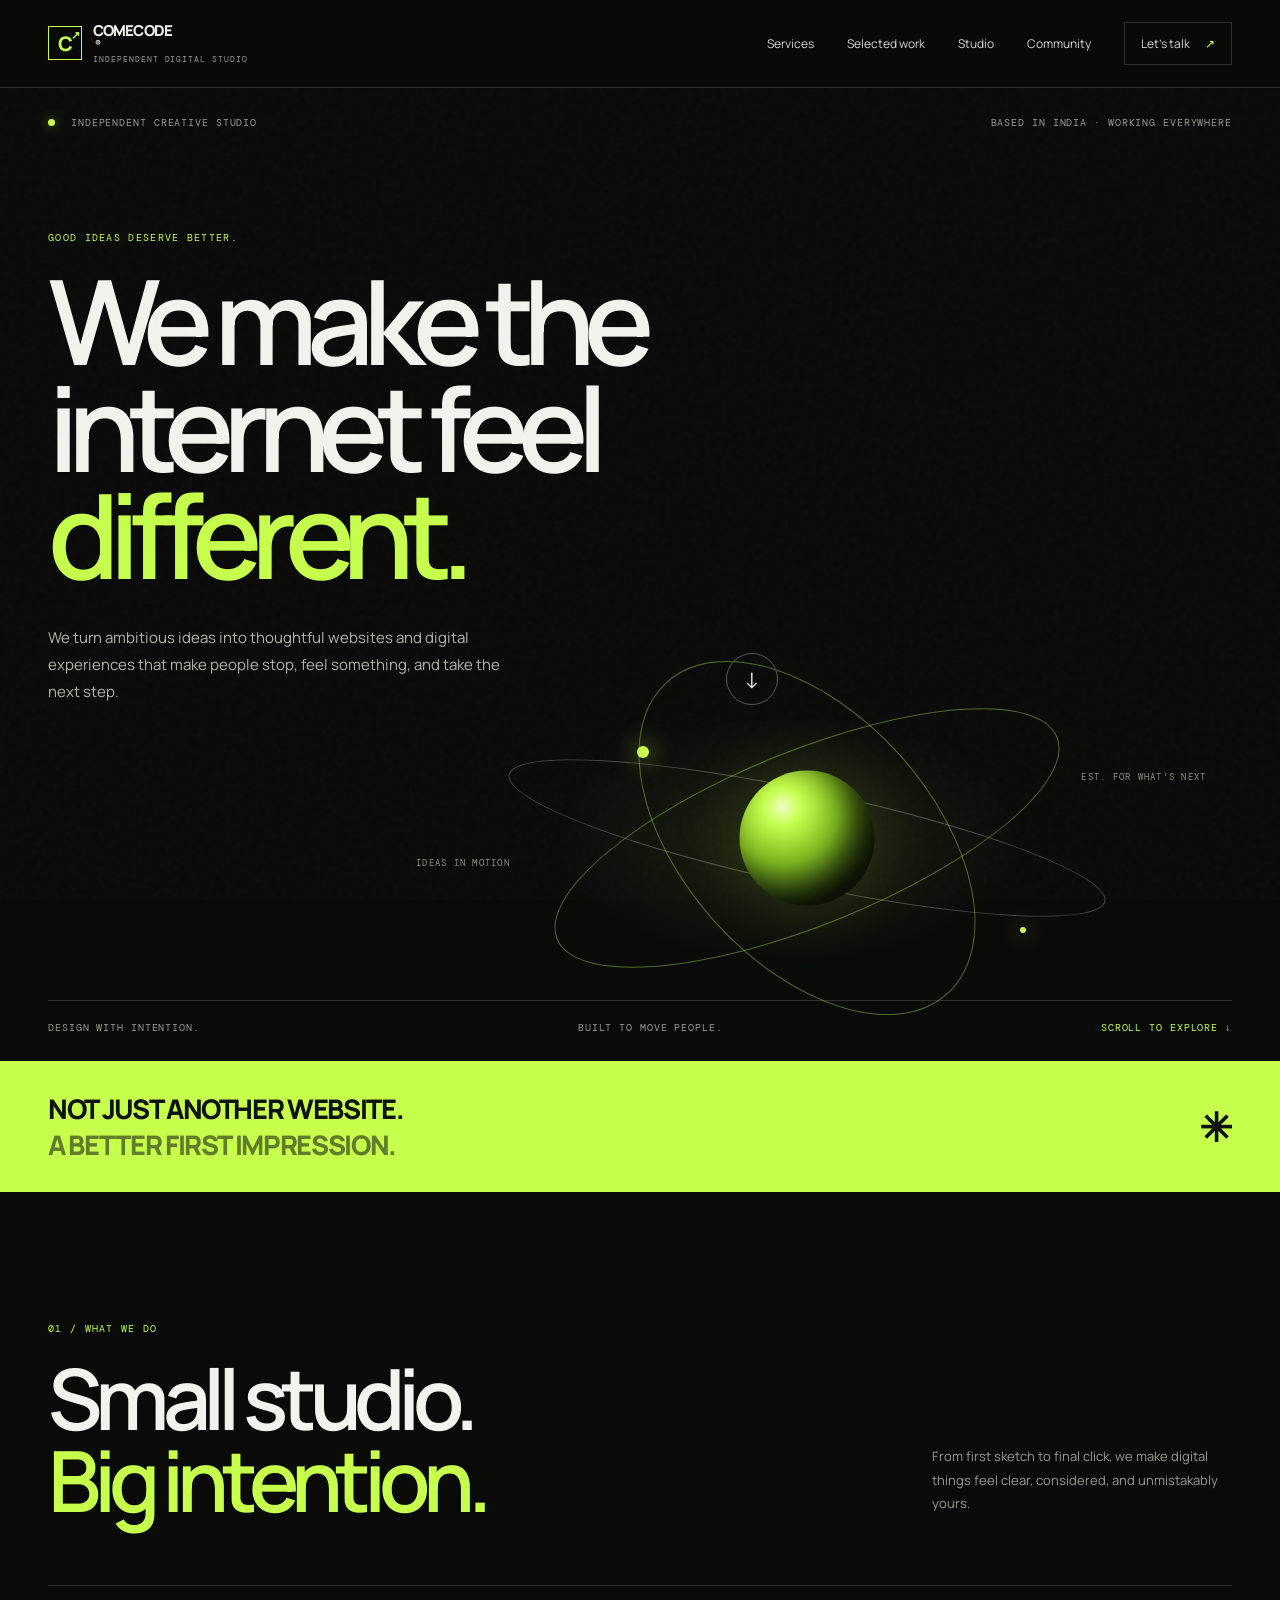
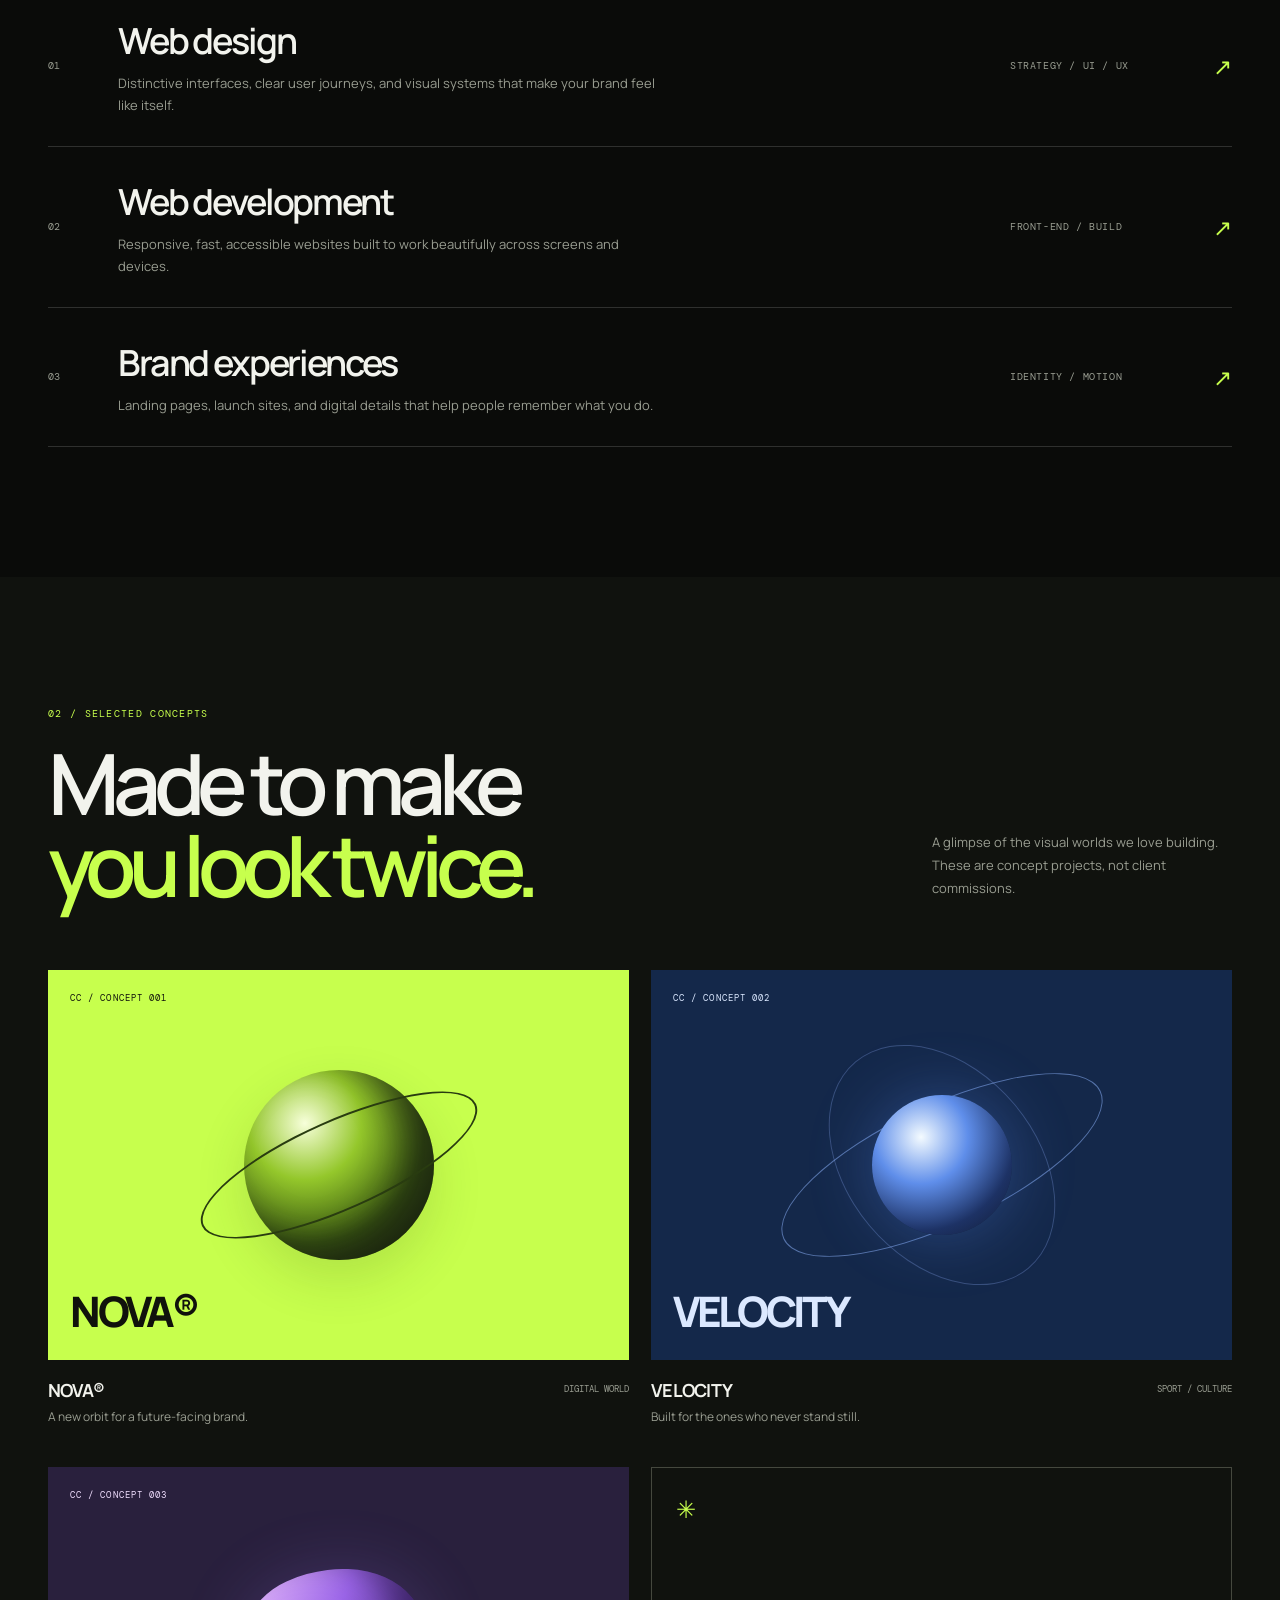
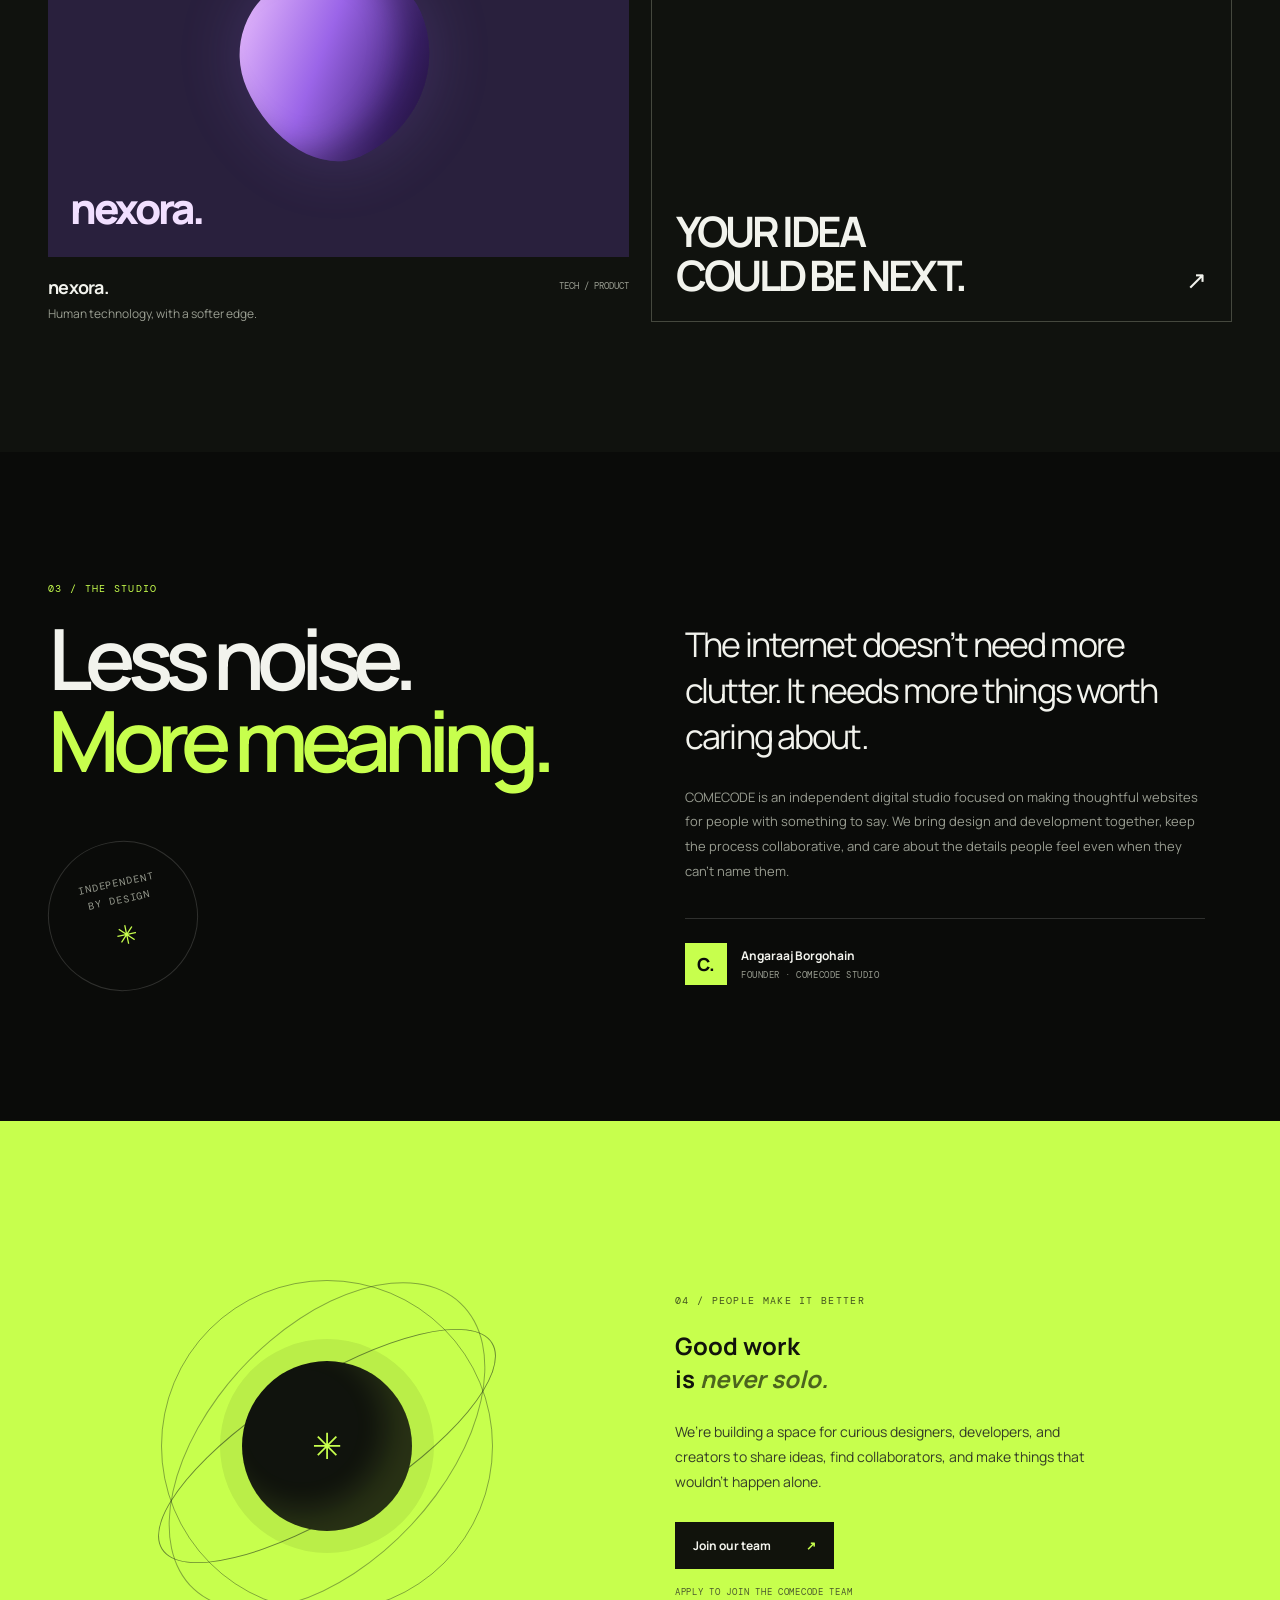
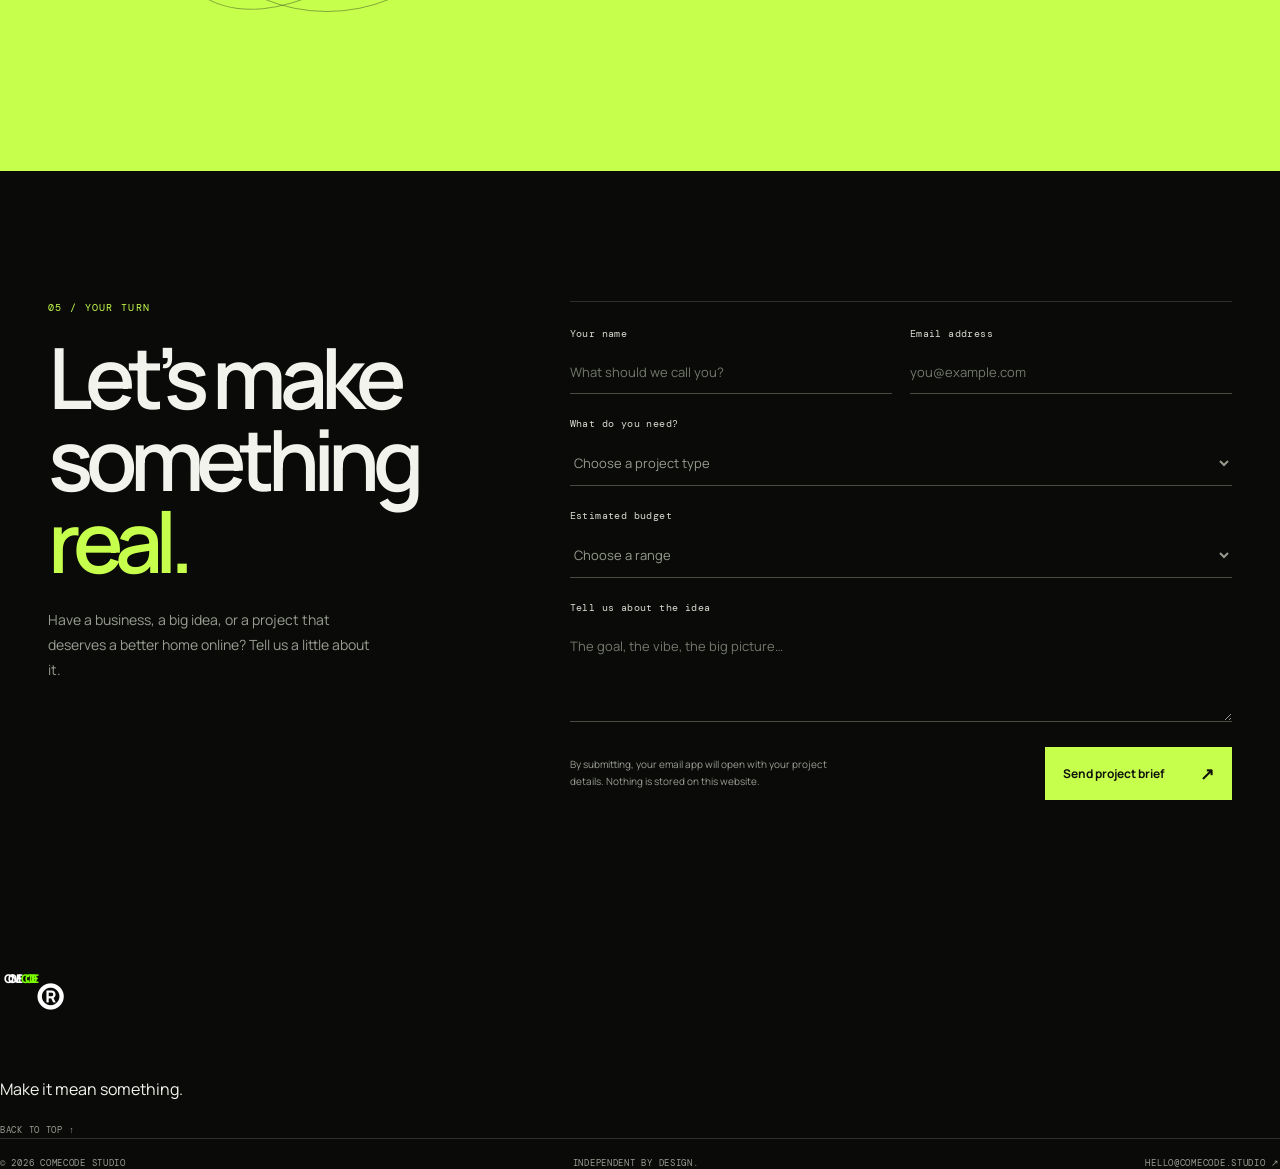
==== index.html @ 20cfe56f "Update index.html" ====
<!doctype html>
<html lang="en">
<head>
  <meta charset="utf-8">
  <meta name="viewport" content="width=device-width, initial-scale=1">
  <meta name="theme-color" content="#0a0b09">
  <meta name="description" content="COMECODE Studio builds distinctive websites and digital experiences for ambitious brands.">
  <title>COMECODE® Studio — Digital, with intention.</title>
  <link rel="preconnect" href="https://fonts.googleapis.com">
  <link rel="preconnect" href="https://fonts.gstatic.com" crossorigin>
  <link href="https://fonts.googleapis.com/css2?family=DM+Mono:wght@400;500&family=Manrope:wght@400;500;600;700;800&display=swap" rel="stylesheet">
  <link rel="stylesheet" href="style.css">
  <script src="script.js" defer></script>
</head>
<body>
  <div class="grain" aria-hidden="true"></div>
  <header class="site-header" id="top">
    <a class="wordmark" href="#top" aria-label="COMECODE Studio home"><span class="mark">C<span>↗</span></span><span>COMECODE<span class="registered">®</span><small>INDEPENDENT DIGITAL STUDIO</small></span></a>
    <button class="menu-toggle" aria-label="Open navigation" aria-expanded="false"><span></span><span></span></button>
    <nav class="nav" aria-label="Main navigation">
      <a href="#services">Services</a><a href="#work">Selected work</a><a href="#studio">Studio</a><a href="#community">Community</a>
      <a class="nav-cta" href="#contact">Let’s talk <span>↗</span></a>
    </nav>
  </header>

  <main>
    <section class="hero section-wrap">
      <div class="hero-topline"><span><i class="live-dot"></i> INDEPENDENT CREATIVE STUDIO</span><span>BASED IN INDIA · WORKING EVERYWHERE</span></div>
      <div class="hero-content">
        <p class="eyebrow reveal">GOOD IDEAS DESERVE BETTER.</p>
        <h1 class="reveal">We make the<br>internet feel <em>different.</em></h1>
        <div class="hero-bottom reveal"><p>We turn ambitious ideas into thoughtful websites and digital experiences that make people stop, feel something, and take the next step.</p><a class="round-link" href="#work" aria-label="Explore selected work">↓</a></div>
      </div>
      <div class="hero-art" aria-label="Abstract lime-green 3D orbital artwork">
        <div class="orbit orbit-one"></div><div class="orbit orbit-two"></div><div class="orbit orbit-three"></div><div class="orb-core"></div><div class="orb-dot dot-one"></div><div class="orb-dot dot-two"></div>
        <span class="art-label label-left">IDEAS IN MOTION</span><span class="art-label label-right">EST. FOR WHAT’S NEXT</span>
      </div>
      <div class="hero-footer"><span>DESIGN WITH INTENTION.</span><span>BUILT TO MOVE PEOPLE.</span><span class="scroll-hint">SCROLL TO EXPLORE ↓</span></div>
    </section>

    <section class="intro-band"><p>NOT JUST ANOTHER WEBSITE.<br><span>A BETTER FIRST IMPRESSION.</span></p><span class="band-star">✳</span></section>

    <section class="section-wrap services section-pad" id="services">
      <div class="section-heading reveal"><div><p class="eyebrow">01 / WHAT WE DO</p><h2>Small studio.<br><em>Big intention.</em></h2></div><p class="section-aside">From first sketch to final click, we make digital things feel clear, considered, and unmistakably yours.</p></div>
      <div class="service-list">
        <article class="service-row reveal"><span class="service-num">01</span><div><h3>Web design</h3><p>Distinctive interfaces, clear user journeys, and visual systems that make your brand feel like itself.</p></div><span class="service-tag">STRATEGY / UI / UX</span><span class="row-arrow">↗</span></article>
        <article class="service-row reveal"><span class="service-num">02</span><div><h3>Web development</h3><p>Responsive, fast, accessible websites built to work beautifully across screens and devices.</p></div><span class="service-tag">FRONT-END / BUILD</span><span class="row-arrow">↗</span></article>
        <article class="service-row reveal"><span class="service-num">03</span><div><h3>Brand experiences</h3><p>Landing pages, launch sites, and digital details that help people remember what you do.</p></div><span class="service-tag">IDENTITY / MOTION</span><span class="row-arrow">↗</span></article>
      </div>
    </section>

    <section class="work-section section-pad" id="work"><div class="section-wrap"><div class="section-heading reveal"><div><p class="eyebrow">02 / SELECTED CONCEPTS</p><h2>Made to make<br><em>you look twice.</em></h2></div><p class="section-aside">A glimpse of the visual worlds we love building. These are concept projects, not client commissions.</p></div>
      <div class="project-grid">
        <article class="project-card project-nova reveal"><div class="project-visual"><div class="nova-planet"></div><div class="planet-ring"></div><span class="visual-index">CC / CONCEPT 001</span><span class="visual-word">NOVA®</span></div><div class="project-meta"><div><h3>NOVA®</h3><p>A new orbit for a future-facing brand.</p></div><span class="project-type">DIGITAL WORLD</span></div></article>
        <article class="project-card project-velocity reveal"><div class="project-visual"><div class="velocity-sun"></div><div class="velocity-ring ring-a"></div><div class="velocity-ring ring-b"></div><span class="visual-index">CC / CONCEPT 002</span><span class="visual-word">VELOCITY</span></div><div class="project-meta"><div><h3>VELOCITY</h3><p>Built for the ones who never stand still.</p></div><span class="project-type">SPORT / CULTURE</span></div></article>
        <article class="project-card project-nexora reveal"><div class="project-visual"><div class="nexora-shape"></div><span class="visual-index">CC / CONCEPT 003</span><span class="visual-word">nexora.</span></div><div class="project-meta"><div><h3>nexora.</h3><p>Human technology, with a softer edge.</p></div><span class="project-type">TECH / PRODUCT</span></div></article>
        <a class="project-cta reveal" href="#contact"><span class="cta-spark">✳</span><span>YOUR IDEA<br>COULD BE NEXT.</span><span class="cta-arrow">↗</span></a>
      </div>
    </div></section>

    <section class="studio section-wrap section-pad" id="studio"><div class="studio-grid"><div class="studio-heading reveal"><p class="eyebrow">03 / THE STUDIO</p><h2>Less noise.<br><em>More meaning.</em></h2><div class="studio-stamp">INDEPENDENT<br>BY DESIGN <span>✳</span></div></div><div class="studio-copy reveal"><p class="studio-lead">The internet doesn’t need more clutter. It needs more things worth caring about.</p><p>COMECODE is an independent digital studio focused on making thoughtful websites for people with something to say. We bring design and development together, keep the process collaborative, and care about the details people feel even when they can’t name them.</p><div class="founder-line"><span class="founder-icon">C.</span><div><strong>Angaraaj Borgohain</strong><small>FOUNDER · COMECODE STUDIO</small></div></div></div></div></section>

   
<section class="community-section section-pad" id="community"><div class="section-wrap community-inner"><div class="community-orbit" aria-hidden="true"><span>✳</span><i></i><b></b></div><div class="community-copy reveal"><p class="eyebrow">04 / PEOPLE MAKE IT BETTER</p><h2>Good work<br>is <em>never solo.</em></h2><p>We’re building a space for curious designers, developers, and creators to share ideas, find collaborators, and make things that wouldn’t happen alone.</p><a class="button button-light" href="join.html">Join our team <span>↗</span></a><small class="fine-print">APPLY TO JOIN THE COMECODE TEAM</small></div></div></section>

    <section class="contact section-wrap section-pad" id="contact"><div class="contact-top reveal"><p class="eyebrow">05 / YOUR TURN</p><h2>Let’s make<br>something <em>real.</em></h2><p>Have a business, a big idea, or a project that deserves a better home online? Tell us a little about it.</p></div>
      <form class="contact-form reveal" id="project-form" action="https://formsubmit.co/comecode.studio@gmail.com" method="POST">
        <div class="form-grid"><label>Your name<input name="name" autocomplete="name" placeholder="What should we call you?" required></label><label>Email address<input name="email" type="email" autocomplete="email" placeholder="you@example.com" required></label><label class="full">What do you need?<select name="projectType" required><option value="" disabled selected>Choose a project type</option><option>Business website</option><option>Portfolio / personal website</option><option>Landing page</option><option>Online store</option><option>Something else</option></select></label><label class="full">Estimated budget<select name="budget" required><option value="" disabled selected>Choose a range</option><option>Under ₹5,000</option><option>₹5,000–₹15,000</option><option>₹15,000–₹40,000</option><option>₹40,000+</option><option>Let’s discuss</option></select></label><label class="full">Tell us about the idea<textarea name="message" rows="4" placeholder="The goal, the vibe, the big picture…" required></textarea></label></div>
        <div class="form-bottom"><p>By submitting, your email app will open with your project details. Nothing is stored on this website.</p><button class="button button-lime" type="submit">Send project brief <span>↗</span></button></div><p class="form-note" id="form-note" aria-live="polite"></p>
      </form>
    </section>
  </main>

 <a class="footer-logo" href="#top"><span class="logo-white">COME</span><span class="logo-green">CODE</span><sup>®</sup></a>
</a><p>Make it mean something.</p><a class="back-top" href="#top">BACK TO TOP ↑</a></div><div class="footer-bottom"><span>© <span id="year"></span> COMECODE STUDIO</span><span>INDEPENDENT BY DESIGN.</span><a href="mailto:hello@comecode.studio">HELLO@COMECODE.STUDIO ↗</a></div></footer>
</body>
</html>
---- style.css ----
:root{--bg:#0a0b09;--panel:#11130f;--text:#f2f3ed;--muted:#999d91;--lime:#c7ff4d;--line:rgba(242,243,237,.16);--mono:'DM Mono',monospace;--sans:'Manrope',sans-serif}*{box-sizing:border-box}html{scroll-behavior:smooth;scroll-padding-top:90px}body{margin:0;background:var(--bg);color:var(--text);font-family:var(--sans);-webkit-font-smoothing:antialiased;overflow-x:hidden}a{color:inherit;text-decoration:none}button,input,select,textarea{font:inherit}.grain{position:fixed;inset:0;pointer-events:none;z-index:20;opacity:.04;background-image:url("data:image/svg+xml,%3Csvg viewBox='0 0 180 180' xmlns='http://www.w3.org/2000/svg'%3E%3Cfilter id='n'%3E%3CfeTurbulence type='fractalNoise' baseFrequency='.9' numOctaves='3' stitchTiles='stitch'/%3E%3C/filter%3E%3Crect width='100%25' height='100%25' filter='url(%23n)' opacity='.6'/%3E%3C/svg%3E")}.section-wrap{width:min(1240px,calc(100% - 96px));margin-inline:auto}.section-pad{padding-block:130px}.site-header{height:88px;padding:0 48px;display:flex;align-items:center;justify-content:space-between;border-bottom:1px solid var(--line);position:sticky;top:0;z-index:30;background:rgba(10,11,9,.88);backdrop-filter:blur(18px)}.wordmark{display:flex;align-items:center;gap:11px;font-size:15px;font-weight:800;letter-spacing:-.06em}.wordmark>span:last-child{display:flex;flex-direction:column;line-height:1.1}.registered{font-size:9px;vertical-align:top;margin-left:2px}.wordmark small{font:8px var(--mono);letter-spacing:.12em;color:var(--muted);margin-top:5px}.mark{width:34px;height:34px;border:1px solid var(--lime);color:var(--lime);display:grid;place-items:center;font-size:20px;position:relative}.mark span{font-size:11px;position:absolute;right:2px;top:0}.nav{display:flex;align-items:center;gap:33px;font-size:12px;color:#d6d8d0}.nav>a:not(.nav-cta){transition:color .2s}.nav>a:hover{color:var(--lime)}.nav-cta{border:1px solid var(--line);padding:12px 16px}.nav-cta span{color:var(--lime);margin-left:13px}.menu-toggle{display:none}.hero{padding-top:28px}.hero-topline,.hero-footer{display:flex;justify-content:space-between;gap:20px;color:var(--muted);font:10px var(--mono);letter-spacing:.09em}.live-dot{display:inline-block;width:7px;height:7px;border-radius:50%;background:var(--lime);margin-right:9px;box-shadow:0 0 12px #c7ff4d88}.hero-content{position:relative;z-index:2;padding-top:102px;max-width:900px}.eyebrow{font:10px var(--mono);letter-spacing:.13em;color:var(--lime);margin:0 0 22px}.hero h1{font-size:clamp(60px,9.2vw,132px);line-height:.91;letter-spacing:-.095em;font-weight:600;margin:0;max-width:1000px}.hero h1 em,.section-heading h2 em,.studio h2 em,.community h2 em,.contact h2 em{font-style:normal;color:var(--lime)}.hero-bottom{display:flex;align-items:flex-end;justify-content:space-between;max-width:730px;margin-top:37px}.hero-bottom p{font-size:15px;line-height:1.8;color:#b3b7aa;max-width:460px;margin:0}.round-link{width:52px;height:52px;border:1px solid #55594e;border-radius:50%;display:grid;place-items:center;font-size:22px;transition:background .25s,color .25s,transform .25s}.round-link:hover{background:var(--lime);color:var(--bg);transform:translateY(4px)}.hero-art{height:370px;max-width:850px;margin:-45px 0 -30px auto;position:relative;overflow:hidden}.hero-art:before{content:"";position:absolute;width:470px;height:250px;left:20%;top:55px;background:radial-gradient(ellipse,#c7ff4d18,transparent 70%)}.orbit{position:absolute;left:50%;top:48%;border:1px solid #c7ff4d65;border-radius:50%;transform:translate(-50%,-50%) rotate(-22deg)}.orbit-one{width:540px;height:175px}.orbit-two{width:420px;height:250px;transform:translate(-50%,-50%) rotate(48deg)}.orbit-three{width:610px;height:95px;transform:translate(-50%,-50%) rotate(12deg);border-color:#f2f3ed45}.orb-core{position:absolute;width:135px;height:135px;border-radius:50%;left:50%;top:48%;transform:translate(-50%,-50%);background:radial-gradient(circle at 32% 27%,#efffc1 0,#c7ff4d 14%,#7db51d 42%,#1b2b0b 74%,#070806 100%);box-shadow:0 0 75px #c7ff4d26,inset -20px -15px 30px #0009}.orb-dot{position:absolute;width:12px;height:12px;border-radius:50%;background:var(--lime);box-shadow:0 0 24px var(--lime)}.dot-one{top:23%;left:30%}.dot-two{top:72%;left:75%;width:6px;height:6px}.art-label{position:absolute;font:9px var(--mono);letter-spacing:.14em;color:#8c927f}.label-left{left:4%;top:53%}.label-right{right:3%;top:30%}.hero-footer{border-top:1px solid var(--line);padding:20px 0 27px}.scroll-hint{color:var(--lime)}.intro-band{padding:30px 48px;display:flex;align-items:center;justify-content:space-between;background:var(--lime);color:#10120c;font:800 clamp(15px,2.4vw,27px)/1.3 var(--sans);letter-spacing:-.05em}.intro-band p{margin:0}.intro-band p span{opacity:.55}.band-star{font-size:40px}.section-heading{display:flex;align-items:flex-end;justify-content:space-between;gap:40px;margin-bottom:64px}.section-heading h2,.studio h2,.community h2,.contact h2{font-size:clamp(46px,6.6vw,86px);letter-spacing:-.085em;line-height:.97;font-weight:600;margin:0}.section-aside{max-width:300px;color:var(--muted);font-size:13px;line-height:1.8;margin:0 0 5px}.service-list{border-top:1px solid var(--line)}.service-row{display:grid;grid-template-columns:48px minmax(0,1fr) 170px 30px;gap:22px;align-items:center;padding:30px 0;border-bottom:1px solid var(--line);transition:padding .25s}.service-row:hover{padding-left:12px;padding-right:12px}.service-num,.service-tag{font:10px var(--mono);color:var(--muted)}.service-row h3{font-size:clamp(24px,3vw,36px);letter-spacing:-.06em;margin:0 0 7px;font-weight:600}.service-row p{font-size:13px;color:var(--muted);line-height:1.7;margin:0;max-width:550px}.service-tag{letter-spacing:.06em}.row-arrow{font-size:23px;color:var(--lime);text-align:right}.work-section{background:#10120e}.project-grid{display:grid;grid-template-columns:1fr 1fr;gap:42px 22px}.project-card{min-width:0}.project-visual{height:390px;position:relative;overflow:hidden;display:grid;place-items:center}.project-nova .project-visual{background:#c7ff4d;color:#10120c}.project-velocity .project-visual{background:#14284a;color:#dbe8ff}.project-nexora .project-visual{background:#29203d;color:#f1dfff}.nova-planet{width:190px;height:190px;border-radius:50%;background:radial-gradient(circle at 32% 28%,#f7ffda,#94c72b 30%,#3b5b11 64%,#18250b);box-shadow:inset -28px -18px 35px #1118,0 20px 50px #283b1225;z-index:1}.planet-ring{width:300px;height:90px;border:2px solid #293c10;position:absolute;border-radius:50%;transform:rotate(-24deg);z-index:2}.velocity-sun{width:140px;height:140px;border-radius:50%;background:radial-gradient(circle at 35% 30%,#f4fbff,#5f8eea 35%,#1d3265 70%,#101a30);box-shadow:0 0 65px #5d8eff50;z-index:2}.velocity-ring{position:absolute;border:1px solid #91b6ff85;width:350px;height:120px;border-radius:50%;transform:rotate(-25deg)}.ring-b{transform:rotate(50deg);width:270px;height:190px;border-color:#8da9f14d}.nexora-shape{width:190px;height:190px;background:linear-gradient(135deg,#f3caff,#9b65e8 43%,#4b2a84 75%,#25143d);border-radius:42% 58% 60% 40% / 43% 43% 57% 57%;box-shadow:inset -22px -20px 30px #120a2466,0 0 65px #a77aff30;transform:rotate(-24deg)}.visual-index,.visual-word{position:absolute;z-index:3;font:9px var(--mono);letter-spacing:.12em;left:22px;top:22px}.visual-word{top:auto;left:22px;bottom:20px;font:800 clamp(23px,3.3vw,42px) var(--sans);letter-spacing:-.08em}.project-meta{display:flex;align-items:flex-start;justify-content:space-between;gap:15px;padding-top:18px}.project-meta h3{font-size:18px;letter-spacing:-.04em;margin:0 0 6px}.project-meta p{font-size:12px;color:var(--muted);margin:0}.project-type{font:9px var(--mono);color:var(--muted);padding-top:5px;text-align:right}.project-cta{min-height:220px;border:1px solid #45483e;display:flex;flex-direction:column;justify-content:space-between;padding:24px;position:relative;transition:background .25s,color .25s}.project-cta:hover{background:var(--lime);color:var(--bg)}.cta-spark{font-size:24px;color:var(--lime)}.project-cta:hover .cta-spark{color:var(--bg)}.project-cta>span:nth-child(2){font-size:clamp(25px,3.5vw,42px);font-weight:700;letter-spacing:-.07em;line-height:1.05}.cta-arrow{position:absolute;right:24px;bottom:24px;font-size:25px}.studio-grid{display:grid;grid-template-columns:1fr 1fr;gap:90px}.studio-stamp{margin-top:60px;border:1px solid var(--line);width:150px;height:150px;border-radius:50%;display:flex;flex-direction:column;align-items:center;justify-content:center;text-align:center;font:10px/1.7 var(--mono);letter-spacing:.1em;color:var(--muted);transform:rotate(-12deg)}.studio-stamp span{color:var(--lime);font-size:26px;margin-top:5px}.studio-copy{padding-top:40px;max-width:520px}.studio-lead{font-size:clamp(24px,3vw,34px);letter-spacing:-.055em;line-height:1.35;margin:0 0 25px}.studio-copy>p:not(.studio-lead){font-size:13px;color:var(--muted);line-height:1.9}.founder-line{display:flex;align-items:center;gap:14px;border-top:1px solid var(--line);margin-top:35px;padding-top:24px}.founder-icon{width:42px;height:42px;display:grid;place-items:center;background:var(--lime);color:var(--bg);font-weight:800;font-size:18px}.founder-line div{display:flex;flex-direction:column;gap:5px}.founder-line strong{font-size:12px}.founder-line small{font:9px var(--mono);color:var(--muted);letter-spacing:.06em}.community-section{background:var(--lime);color:#11130c;overflow:hidden}.community-inner{display:grid;grid-template-columns:1fr 1fr;align-items:center;gap:70px}.community .eyebrow,.community-copy .eyebrow{color:#43551f}.community-orbit{height:390px;position:relative;display:grid;place-items:center}.community-orbit:before,.community-orbit:after{content:"";position:absolute;width:330px;height:330px;border:1px solid #1b281b66;border-radius:50%}.community-orbit:after{width:230px;height:390px;transform:rotate(43deg)}.community-orbit i{width:170px;height:170px;border-radius:50%;background:#10130d;box-shadow:inset -25px -20px 30px #c7ff4d22,0 0 0 22px #10130d12;z-index:1}.community-orbit b{position:absolute;width:390px;height:130px;border:1px solid #1b281b8c;border-radius:50%;transform:rotate(-32deg)}.community-orbit span{position:absolute;z-index:2;font-size:36px;color:var(--lime)}.community-copy h2 em{color:#4c641e}.community-copy>p:not(.eyebrow){max-width:420px;font-size:14px;line-height:1.8;color:#343c27;margin:24px 0 27px}.button{display:inline-flex;align-items:center;justify-content:space-between;gap:35px;padding:15px 18px;border:0;font-size:12px;font-weight:700;cursor:pointer;transition:transform .2s,background .2s}.button:hover{transform:translateY(-3px)}.button-light{background:#11130c;color:#f4f5ee}.button-light span{color:var(--lime)}.fine-print{display:block;font:9px var(--mono);letter-spacing:.08em;color:#4b592e;margin-top:17px}.contact{display:grid;grid-template-columns:.8fr 1.2fr;gap:80px}.contact-top>p:not(.eyebrow){font-size:14px;line-height:1.8;color:var(--muted);max-width:330px;margin-top:25px}.contact-form{border-top:1px solid var(--line);padding-top:25px}.form-grid{display:grid;grid-template-columns:1fr 1fr;gap:23px 18px}.contact-form label{display:flex;flex-direction:column;gap:11px;font:10px var(--mono);letter-spacing:.04em;color:#d8dbd0}.contact-form .full{grid-column:1/-1}.contact-form input,.contact-form select,.contact-form textarea{width:100%;background:transparent;border:0;border-bottom:1px solid #484b41;border-radius:0;padding:12px 0;color:var(--text);outline:none;font:13px var(--sans);resize:vertical}.contact-form input:focus,.contact-form select:focus,.contact-form textarea:focus{border-color:var(--lime)}.contact-form input::placeholder,.contact-form textarea::placeholder{color:#73786b}.contact-form select{color:#969b8e}.contact-form select option{background:#10120e;color:var(--text)}.form-bottom{display:flex;justify-content:space-between;align-items:center;gap:25px;margin-top:25px}.form-bottom p{max-width:270px;font-size:10px;line-height:1.7;color:var(--muted);margin:0}.button-lime{background:var(--lime);color:#11130c;white-space:nowrap}.button-lime span{font-size:17px}.form-note{font-size:12px;color:var(--lime);min-height:16px}.footer{padding:35px 48px 22px;border-top:1px solid var(--line)}.footer-main{display:flex;align-items:center;justify-content:space-between;padding-bottom:45px}.footer-logo{font-size:clamp(30px,5vw,60px);font-weight:800;letter-spacing:-.09em}.footer-logo span{font-size:12px;vertical-align:top;margin-left:4px}.footer-main p{font-size:13px;color:var(--muted)}.back-top,.footer-bottom{font:9px var(--mono);letter-spacing:.08em;color:var(--muted)}.back-top:hover,.footer-bottom a:hover{color:var(--lime)}.footer-bottom{border-top:1px solid var(--line);padding-top:18px;display:flex;justify-content:space-between;gap:20px}.reveal{opacity:0;transform:translateY(22px);transition:opacity .7s ease,transform .7s ease}.reveal.is-visible{opacity:1;transform:translateY(0)}
@media(max-width:850px){.section-wrap{width:min(100% - 48px,700px)}.site-header{padding:0 24px;height:76px}.nav{gap:17px}.nav a{font-size:11px}.hero-content{padding-top:90px}.hero-art{height:320px;margin-top:-15px}.section-pad{padding-block:95px}.section-heading{align-items:flex-start;flex-direction:column;gap:20px;margin-bottom:45px}.section-aside{max-width:480px}.studio-grid{gap:45px}.community-inner{gap:25px}.community-orbit{transform:scale(.85)}.contact{gap:40px}.project-visual{height:310px}.intro-band{padding-inline:24px}}
@media(max-width:620px){.section-wrap{width:calc(100% - 40px)}.site-header{padding:0 20px}.wordmark{font-size:13px}.wordmark small{font-size:7px}.menu-toggle{display:flex;flex-direction:column;gap:6px;background:none;border:0;padding:10px;z-index:3}.menu-toggle span{display:block;width:24px;height:1px;background:var(--text);transition:transform .2s}.menu-toggle[aria-expanded="true"] span:first-child{transform:translateY(3.5px) rotate(45deg)}.menu-toggle[aria-expanded="true"] span:last-child{transform:translateY(-3.5px) rotate(-45deg)}.nav{display:none;position:absolute;left:0;right:0;top:75px;padding:24px 20px 30px;background:#0c0d0a;border-bottom:1px solid var(--line);align-items:stretch;flex-direction:column;gap:0}.nav.open{display:flex}.nav>a:not(.nav-cta){padding:15px 0;border-bottom:1px solid var(--line);font-size:14px}.nav-cta{margin-top:18px;display:flex;justify-content:space-between}.hero-topline{font-size:8px;letter-spacing:.04em}.hero-topline span:last-child{max-width:130px;text-align:right}.hero-content{padding-top:82px}.hero h1{font-size:clamp(53px,14vw,83px)}.hero-bottom{align-items:flex-start;margin-top:25px;gap:20px}.hero-bottom p{font-size:13px;max-width:300px}.round-link{flex-shrink:0;width:43px;height:43px}.hero-art{height:260px;margin:0 -25px -5px}.orbit-one{width:390px;height:130px}.orbit-two{width:320px;height:200px}.orbit-three{width:430px;height:80px}.orb-core{width:100px;height:100px}.art-label{font-size:7px}.hero-footer{font-size:8px;flex-wrap:wrap}.hero-footer span:nth-child(2){display:none}.intro-band{padding:22px 20px}.band-star{font-size:28px}.section-pad{padding-block:75px}.section-heading h2,.studio h2,.community h2,.contact h2{font-size:clamp(44px,12vw,68px)}.service-row{grid-template-columns:25px 1fr 20px;gap:12px;padding:24px 0}.service-row h3{font-size:24px}.service-row p{font-size:12px}.service-tag{display:none}.project-grid{grid-template-columns:1fr;gap:35px}.project-visual{height:330px}.project-cta{min-height:190px}.studio-grid{grid-template-columns:1fr;gap:20px}.studio-stamp{margin-top:35px;width:120px;height:120px}.studio-copy{padding-top:10px}.community-inner{grid-template-columns:1fr;gap:0}.community-orbit{height:240px;transform:scale(.72);margin:-20px 0}.community-copy{padding-bottom:5px}.contact{grid-template-columns:1fr;gap:35px}.contact-top>p:not(.eyebrow){max-width:450px}.form-grid{grid-template-columns:1fr;gap:22px}.contact-form .full{grid-column:auto}.form-bottom{align-items:flex-start;flex-direction:column}.form-bottom p{max-width:360px}.footer{padding:28px 20px 18px}.footer-main{align-items:flex-start;flex-wrap:wrap;gap:14px;padding-bottom:28px}.footer-main p{order:3;width:100%;margin:0}.footer-bottom{flex-wrap:wrap;font-size:8px}.footer-bottom span:nth-child(2){display:none}}
@media(prefers-reduced-motion:reduce){*,*::before,*::after{scroll-behavior:auto!important;animation-duration:.01ms!important;transition-duration:.01ms!important}.reveal{opacity:1;transform:none}}

.footer-logo {
  color: #FFFFFF;
  font-weight: 800;
}

.footer-logo .logo-green {
  color: #7CFF00;
}

.footer-logo > span:last-child {
  color: #FFFFFF;
}
.footer-logo .logo-green {
  color: #7CFF00 !important;
}

.footer-logo > span:last-child {
  color: #FFFFFF !important;
}
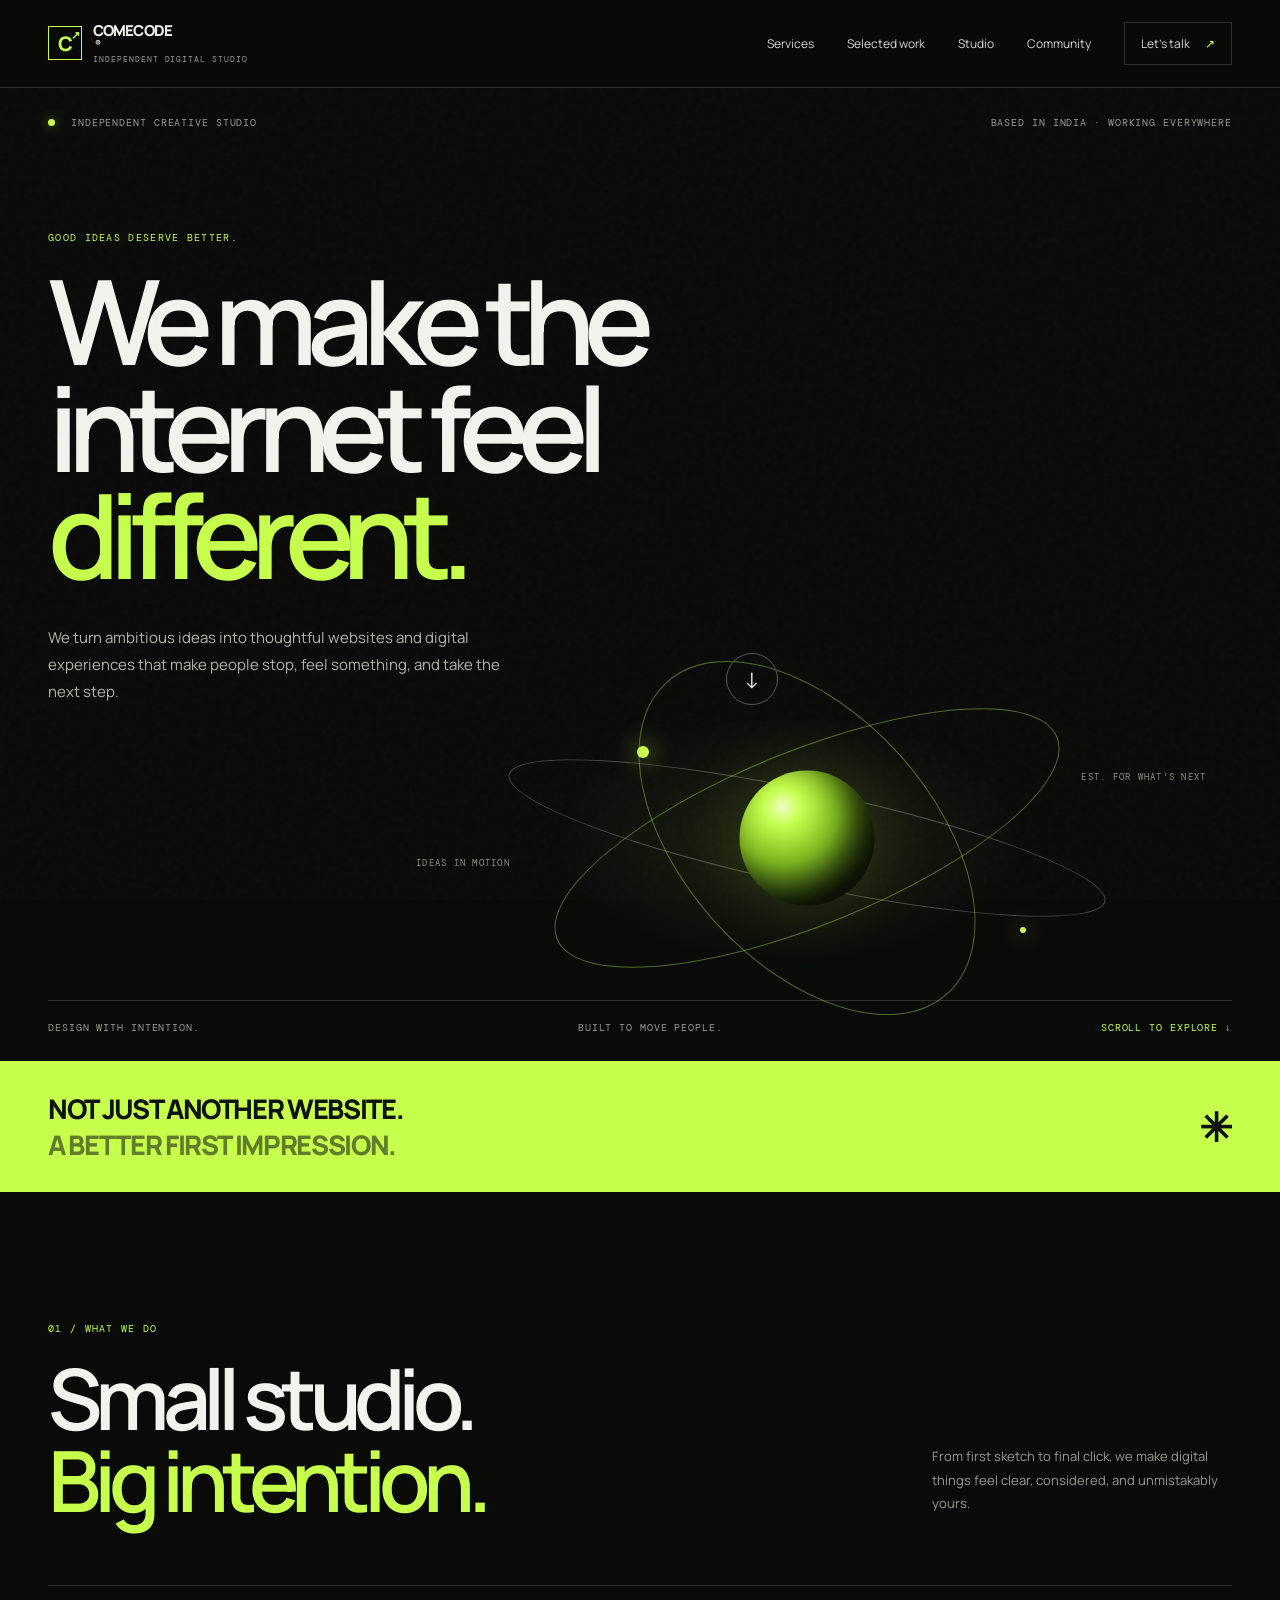
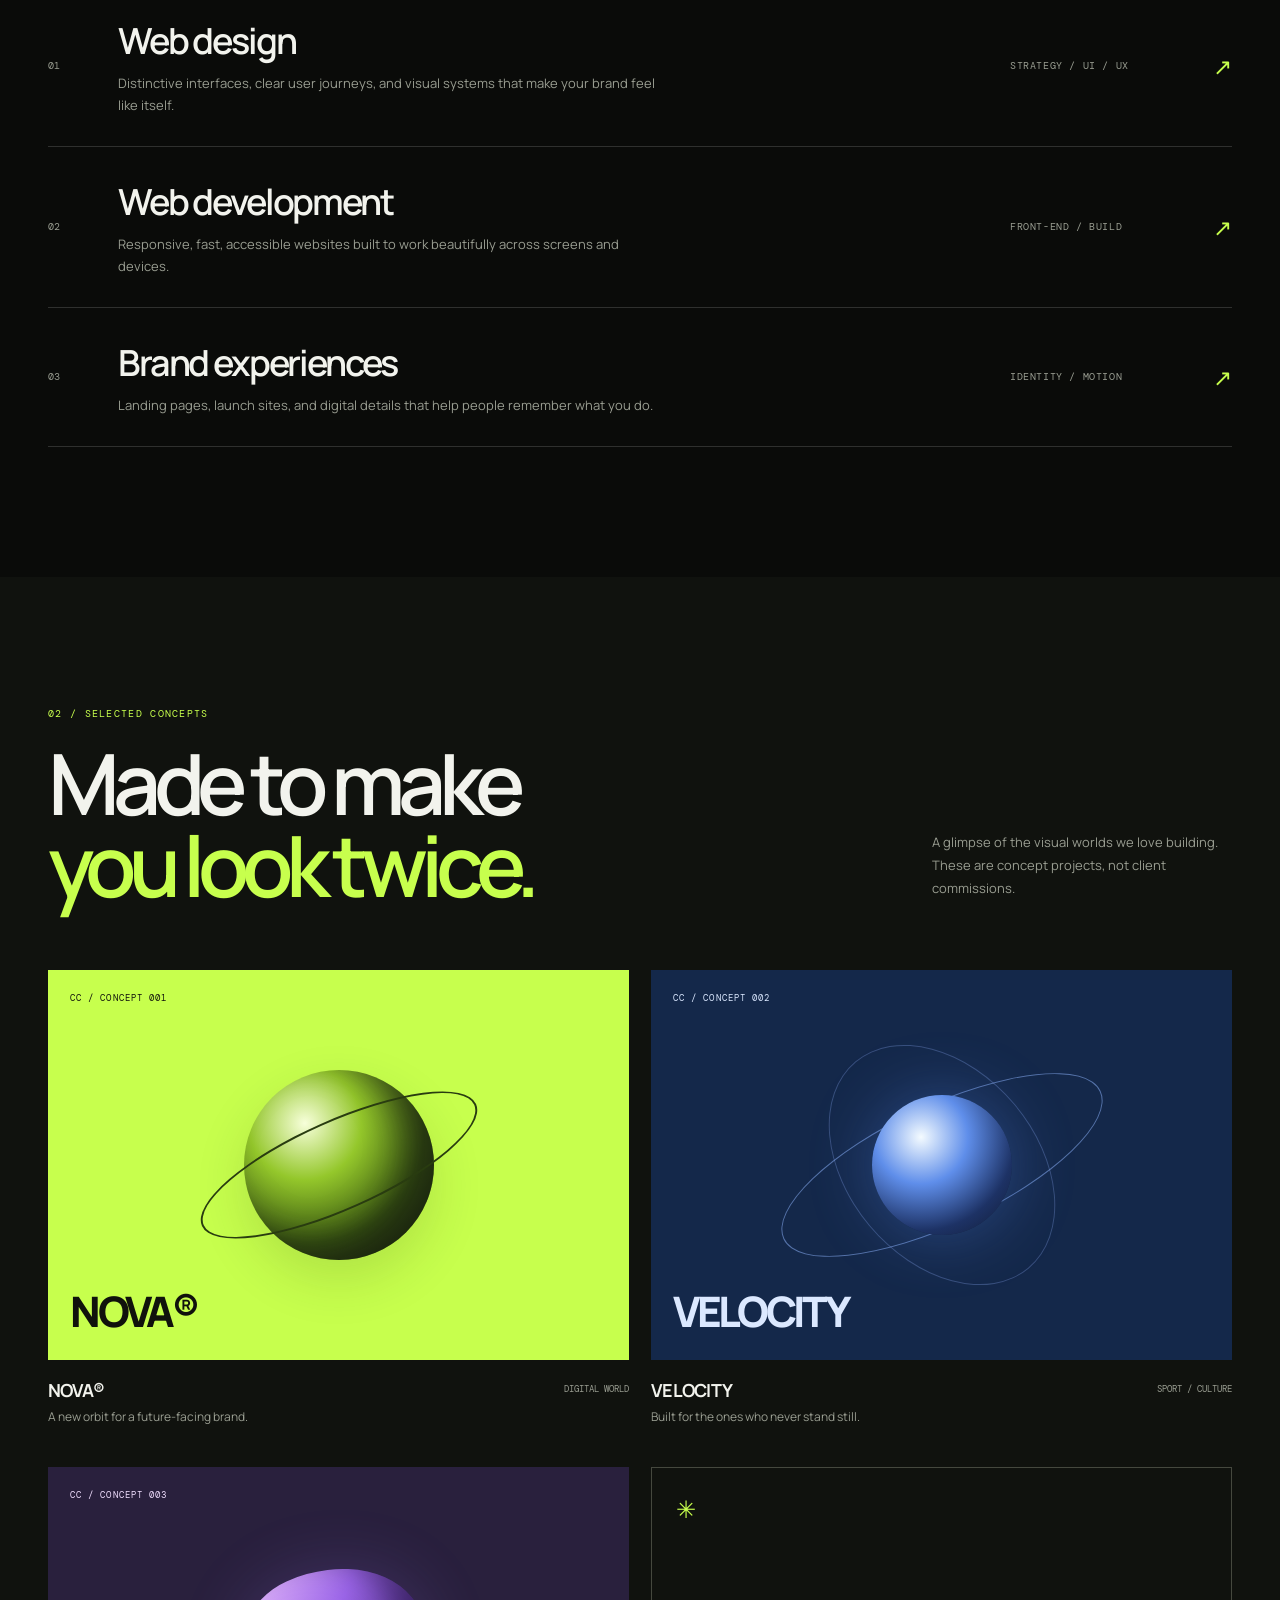
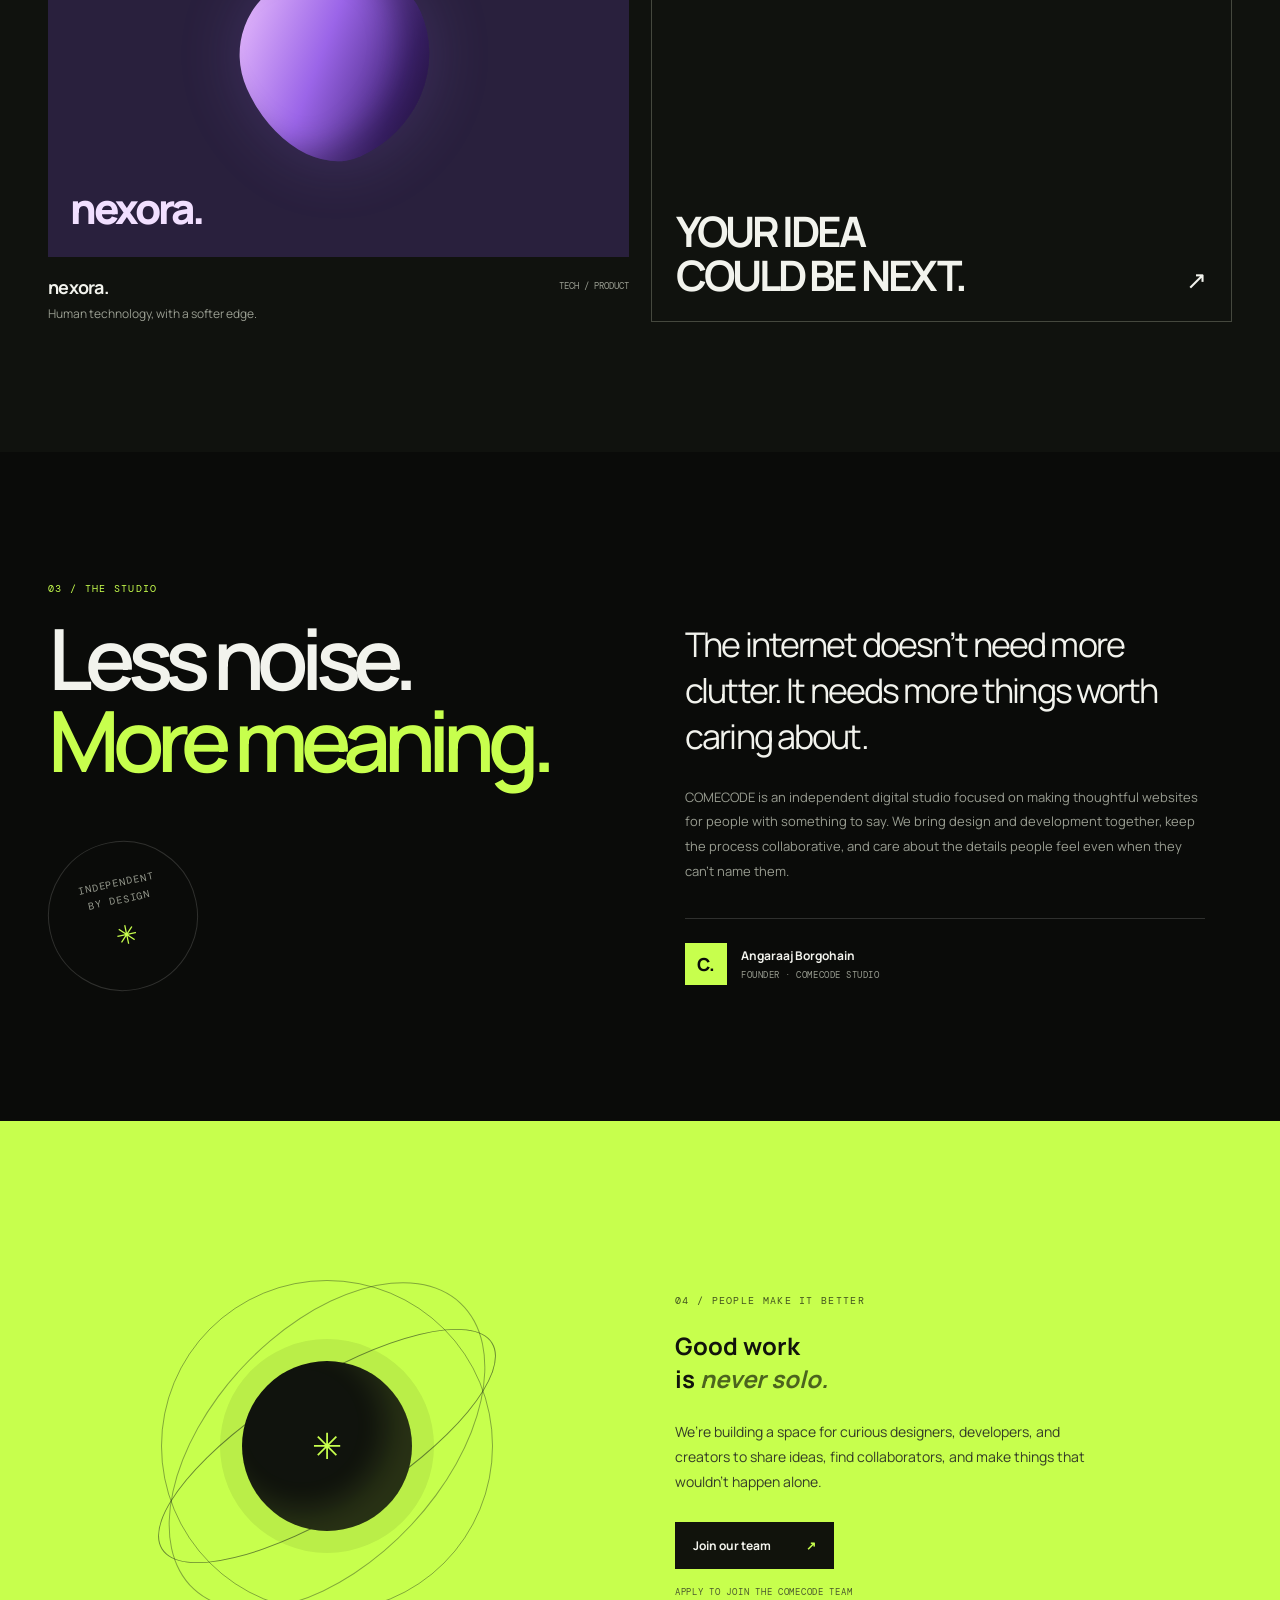
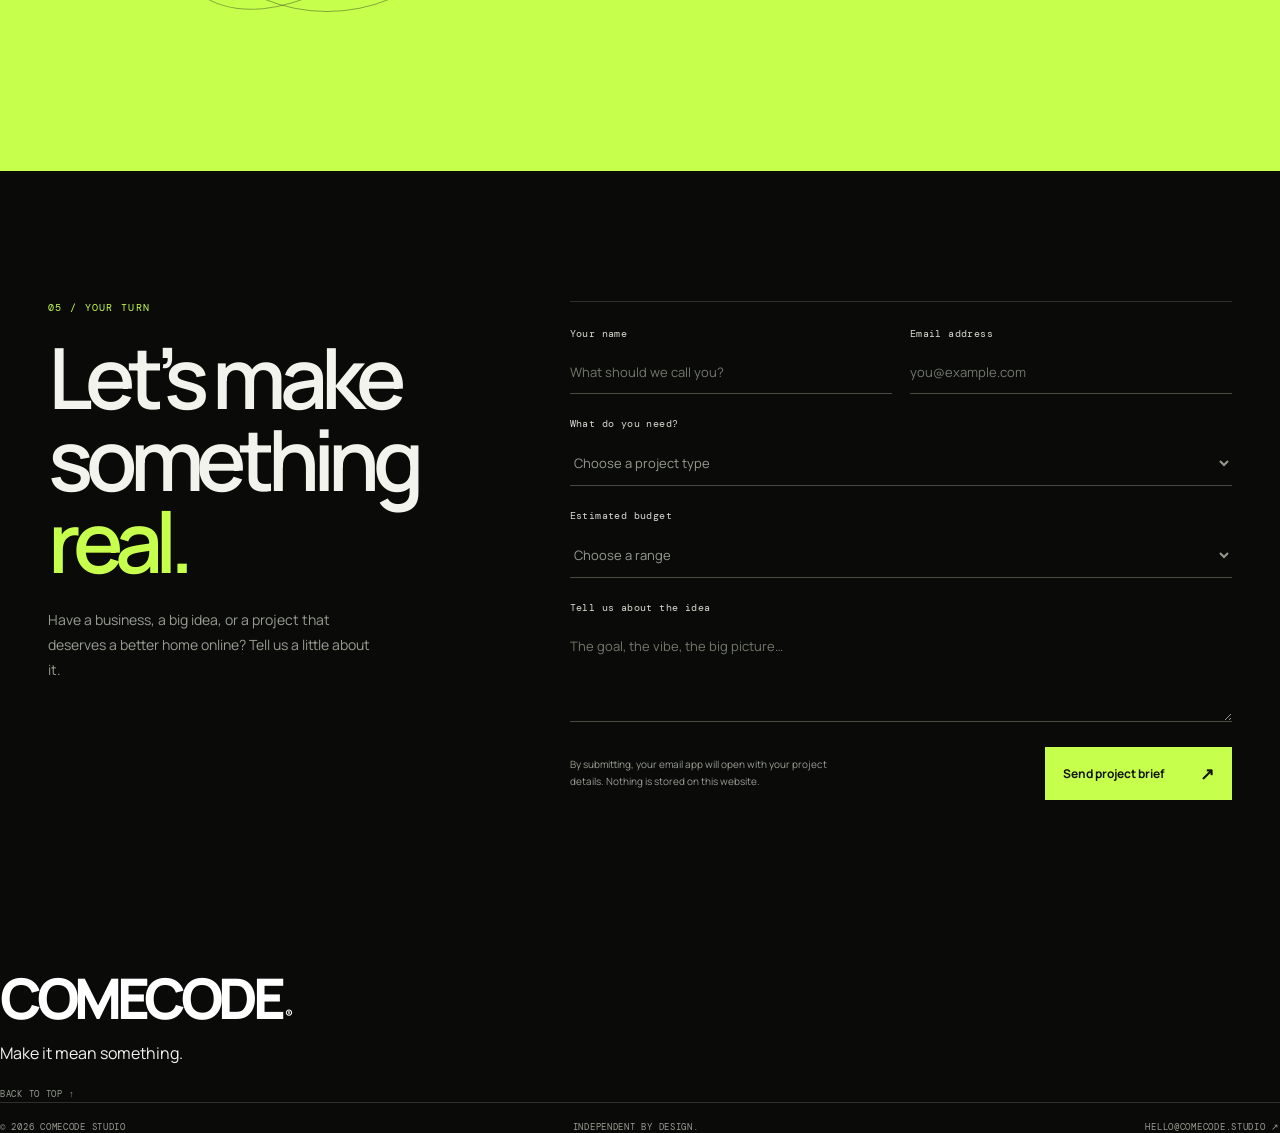
==== commit b69e7f20: "Update index.html" ====
--- a/index.html
+++ b/index.html
@@ -71,7 +71,7 @@
     </section>
   </main>
 
- <a class="footer-logo" href="#top"><span class="logo-white">COME</span><span class="logo-green">CODE</span><sup>®</sup></a>
+ <a class="footer-logo" href="#top">COMECODE<span>®</span></a>
 </a><p>Make it mean something.</p><a class="back-top" href="#top">BACK TO TOP ↑</a></div><div class="footer-bottom"><span>© <span id="year"></span> COMECODE STUDIO</span><span>INDEPENDENT BY DESIGN.</span><a href="mailto:hello@comecode.studio">HELLO@COMECODE.STUDIO ↗</a></div></footer>
 </body>
 </html>
--- a/style.css
+++ b/style.css
@@ -22,3 +22,27 @@
 .footer-logo > span:last-child {
   color: #FFFFFF !important;
 }
+.footer-logo {
+  display: inline-flex !important;
+  align-items: baseline;
+  color: #ffffff;
+  font-size: 56px !important;
+  font-weight: 800;
+  line-height: 1;
+}
+
+.footer-logo .logo-white {
+  color: #ffffff !important;
+  font-size: inherit !important;
+}
+
+.footer-logo .logo-green {
+  color: #7cff00 !important;
+  font-size: inherit !important;
+}
+
+.footer-logo sup {
+  color: #ffffff !important;
+  font-size: 12px !important;
+  align-self: flex-start;
+}
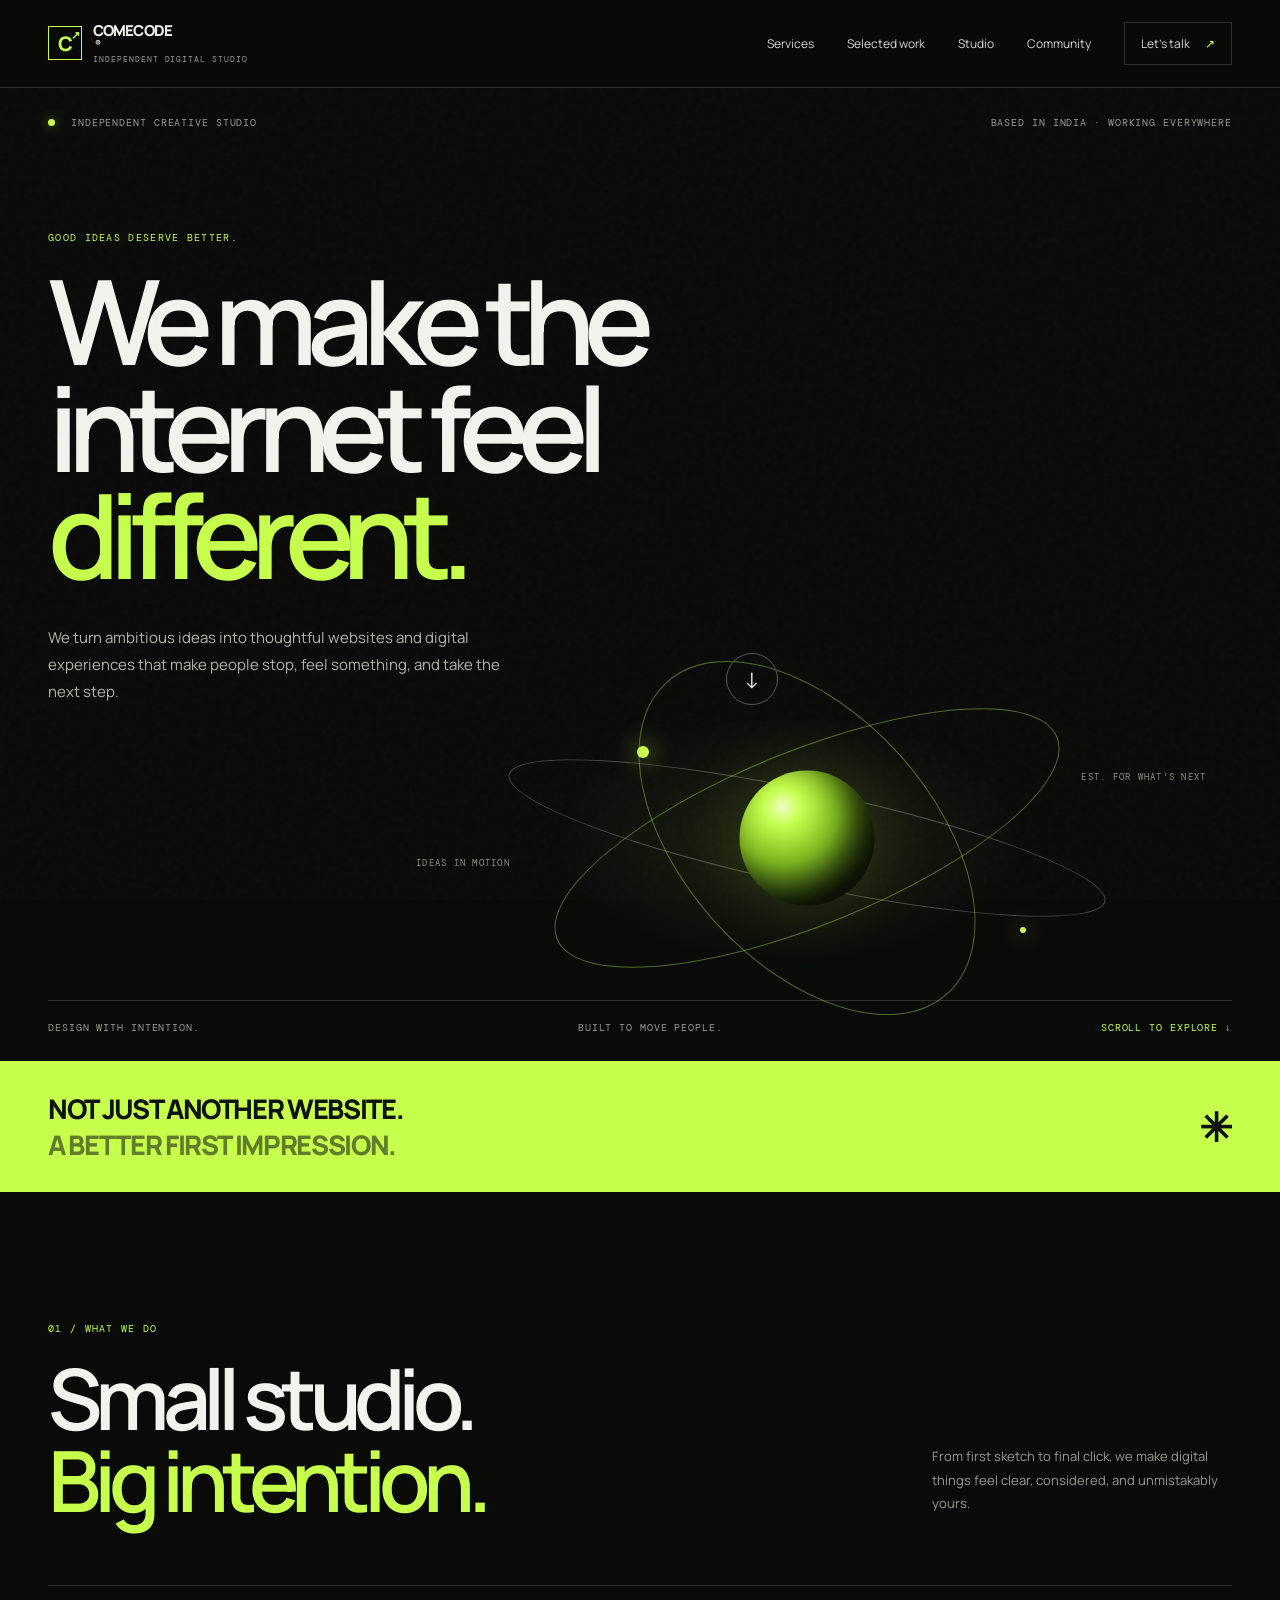
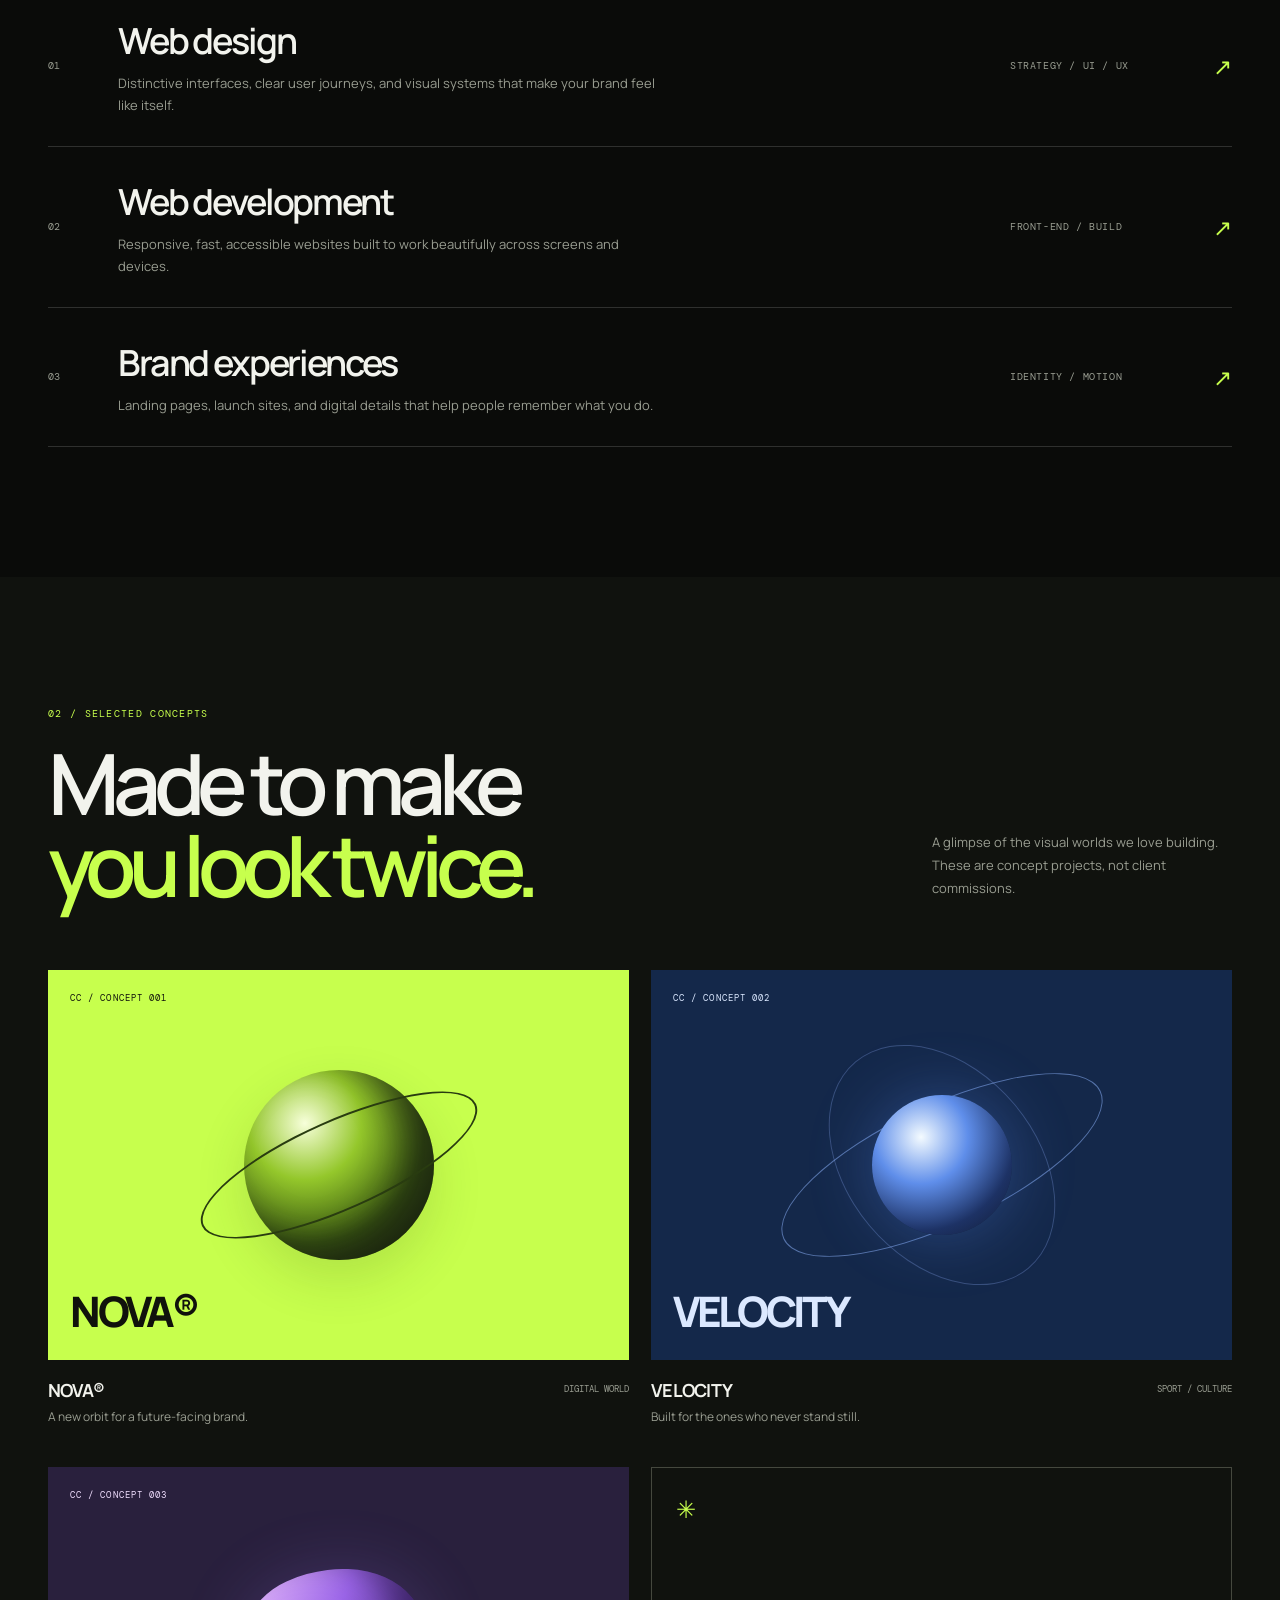
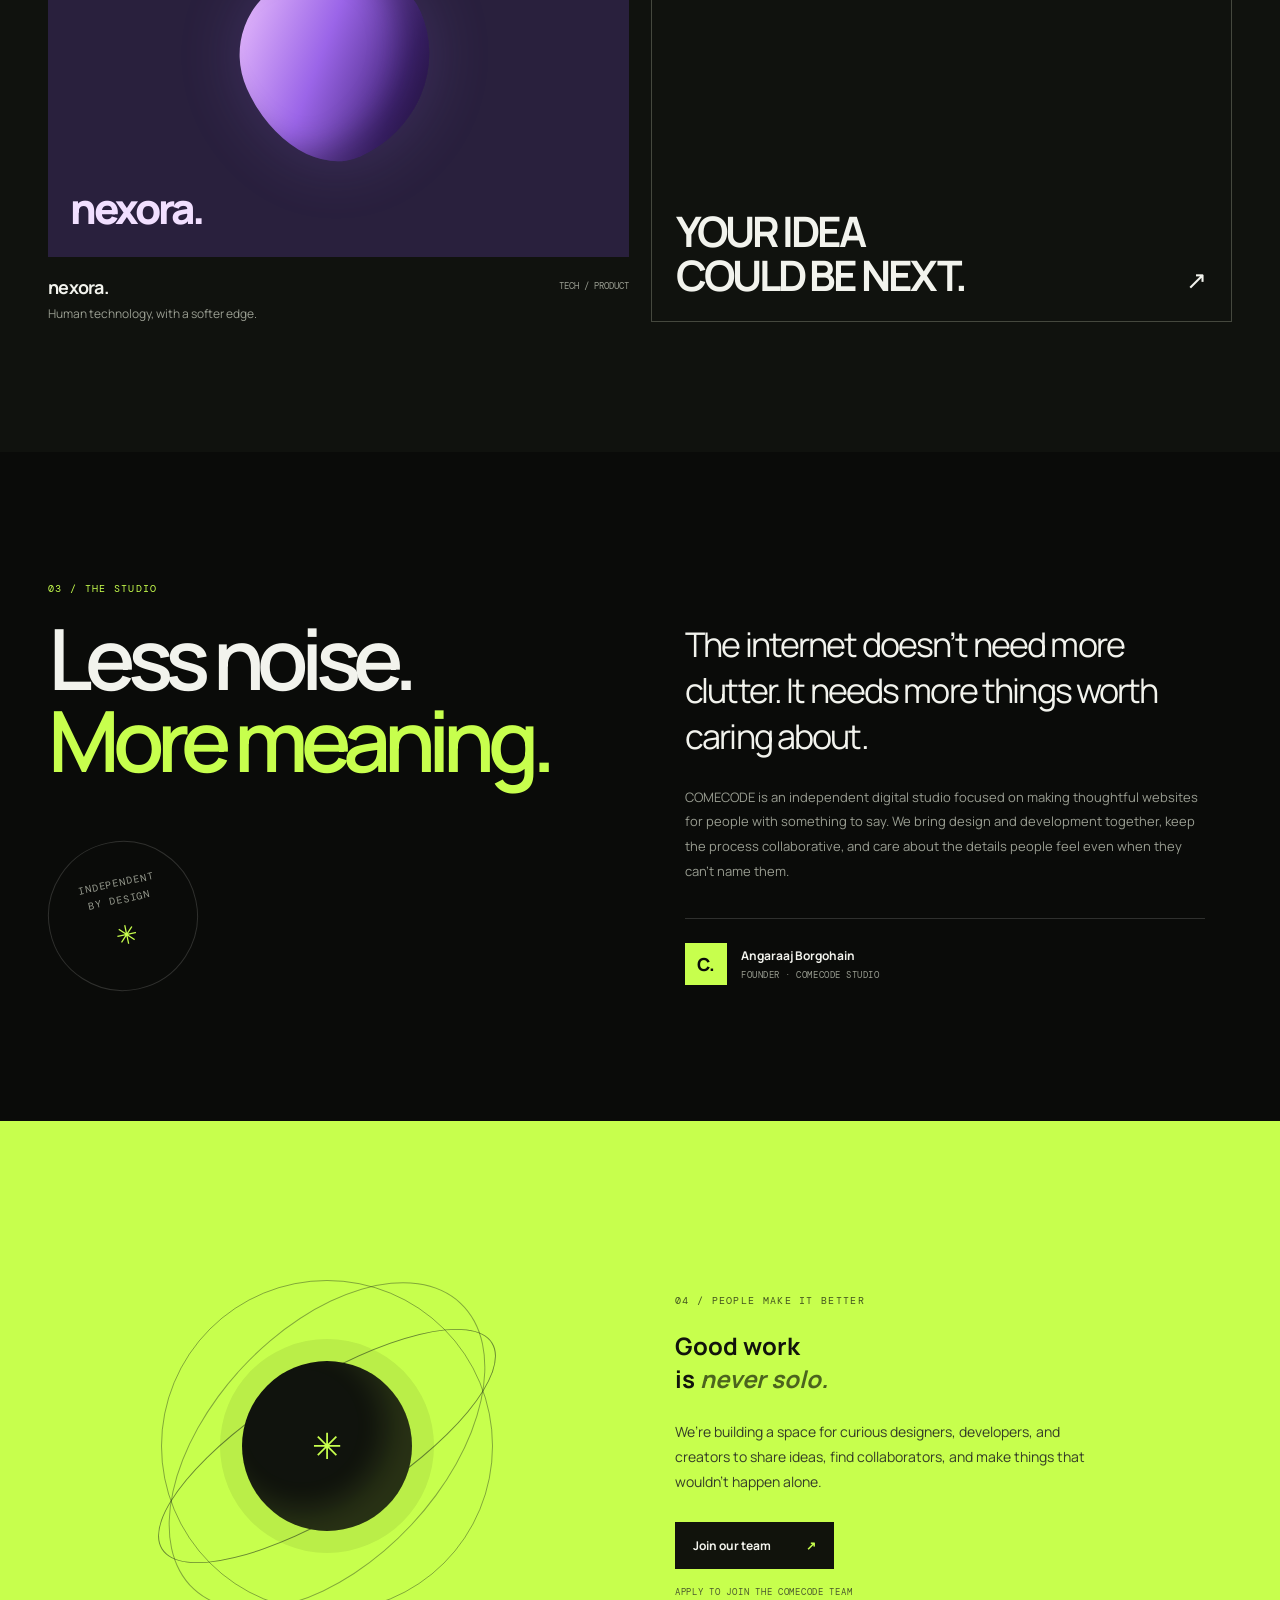
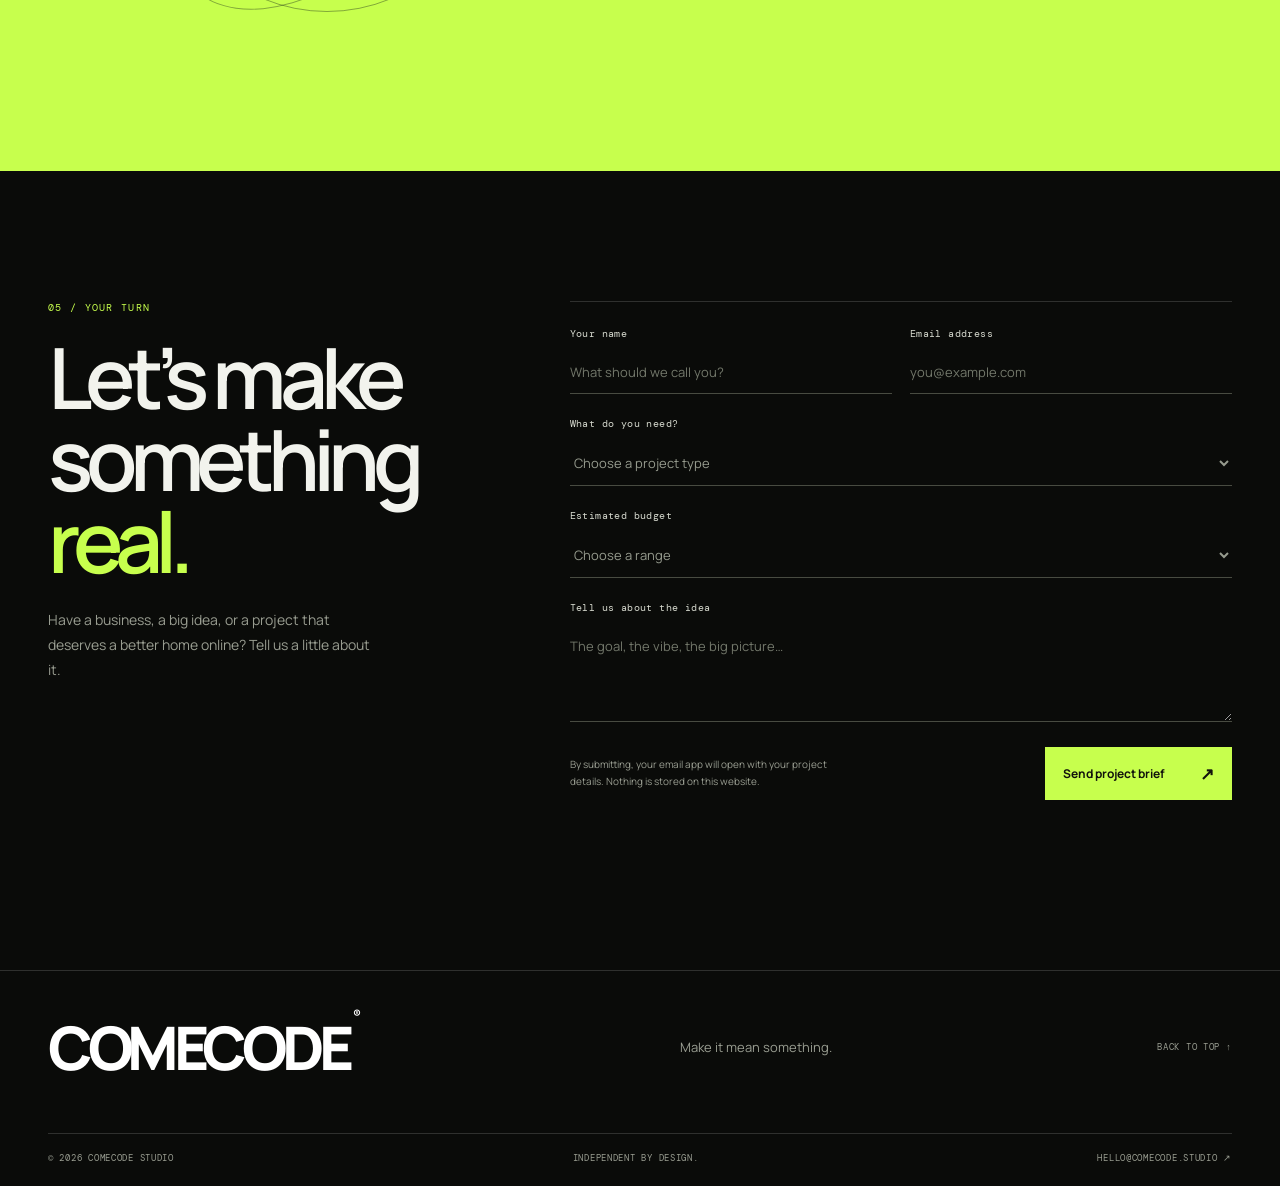
==== commit bafc5101: "Update index.html" ====
--- a/index.html
+++ b/index.html
@@ -71,7 +71,19 @@
     </section>
   </main>
 
- <a class="footer-logo" href="#top">COMECODE<span>®</span></a>
-</a><p>Make it mean something.</p><a class="back-top" href="#top">BACK TO TOP ↑</a></div><div class="footer-bottom"><span>© <span id="year"></span> COMECODE STUDIO</span><span>INDEPENDENT BY DESIGN.</span><a href="mailto:hello@comecode.studio">HELLO@COMECODE.STUDIO ↗</a></div></footer>
+
+<footer class="footer">
+  <div class="footer-main">
+    <a class="footer-logo" href="#top">COMECODE<span>®</span></a>
+    <p>Make it mean something.</p>
+    <a class="back-top" href="#top">BACK TO TOP ↑</a>
+  </div>
+  <div class="footer-bottom">
+    <span>© <span id="year"></span> COMECODE STUDIO</span>
+    <span>INDEPENDENT BY DESIGN.</span>
+    <a href="mailto:hello@comecode.studio">HELLO@COMECODE.STUDIO ↗</a>
+  </div>
+</footer>
 </body>
+
 </html>
--- a/style.css
+++ b/style.css
@@ -15,34 +15,3 @@
 .footer-logo > span:last-child {
   color: #FFFFFF;
 }
-.footer-logo .logo-green {
-  color: #7CFF00 !important;
-}
-
-.footer-logo > span:last-child {
-  color: #FFFFFF !important;
-}
-.footer-logo {
-  display: inline-flex !important;
-  align-items: baseline;
-  color: #ffffff;
-  font-size: 56px !important;
-  font-weight: 800;
-  line-height: 1;
-}
-
-.footer-logo .logo-white {
-  color: #ffffff !important;
-  font-size: inherit !important;
-}
-
-.footer-logo .logo-green {
-  color: #7cff00 !important;
-  font-size: inherit !important;
-}
-
-.footer-logo sup {
-  color: #ffffff !important;
-  font-size: 12px !important;
-  align-self: flex-start;
-}
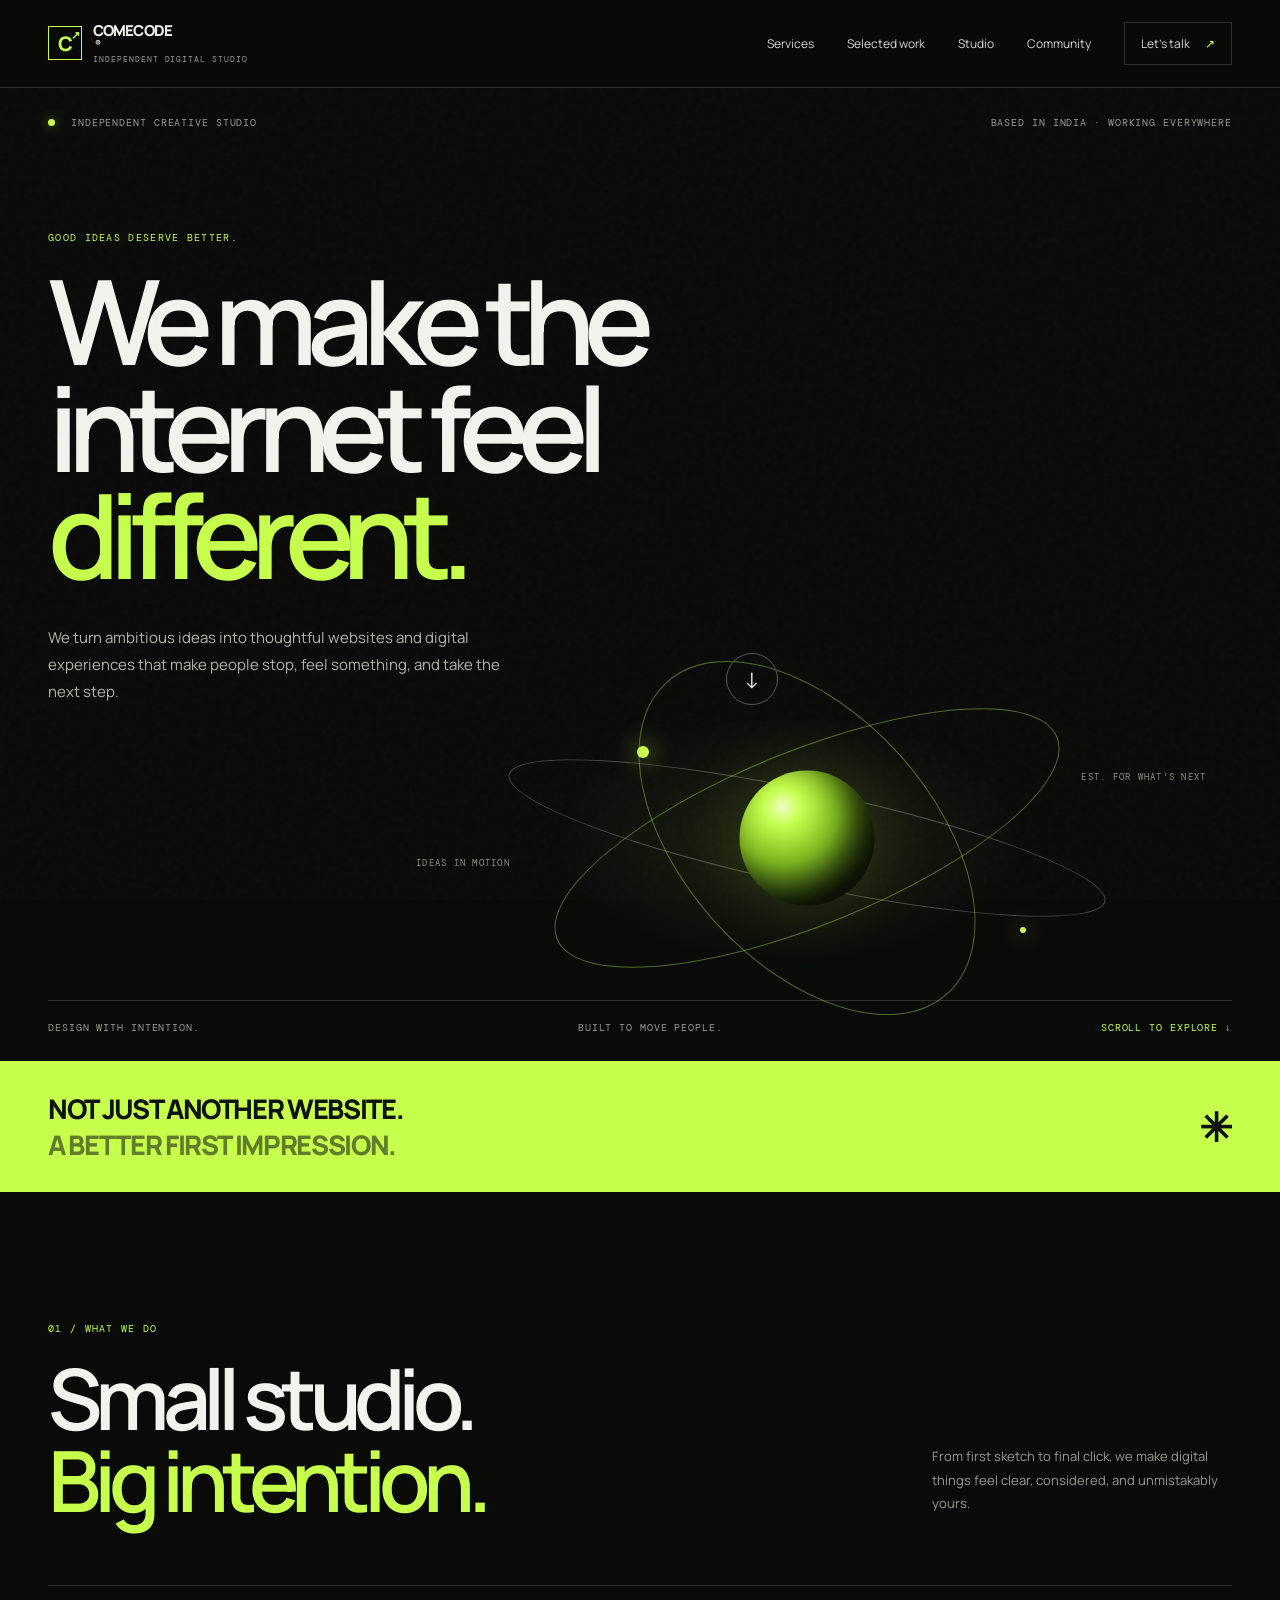
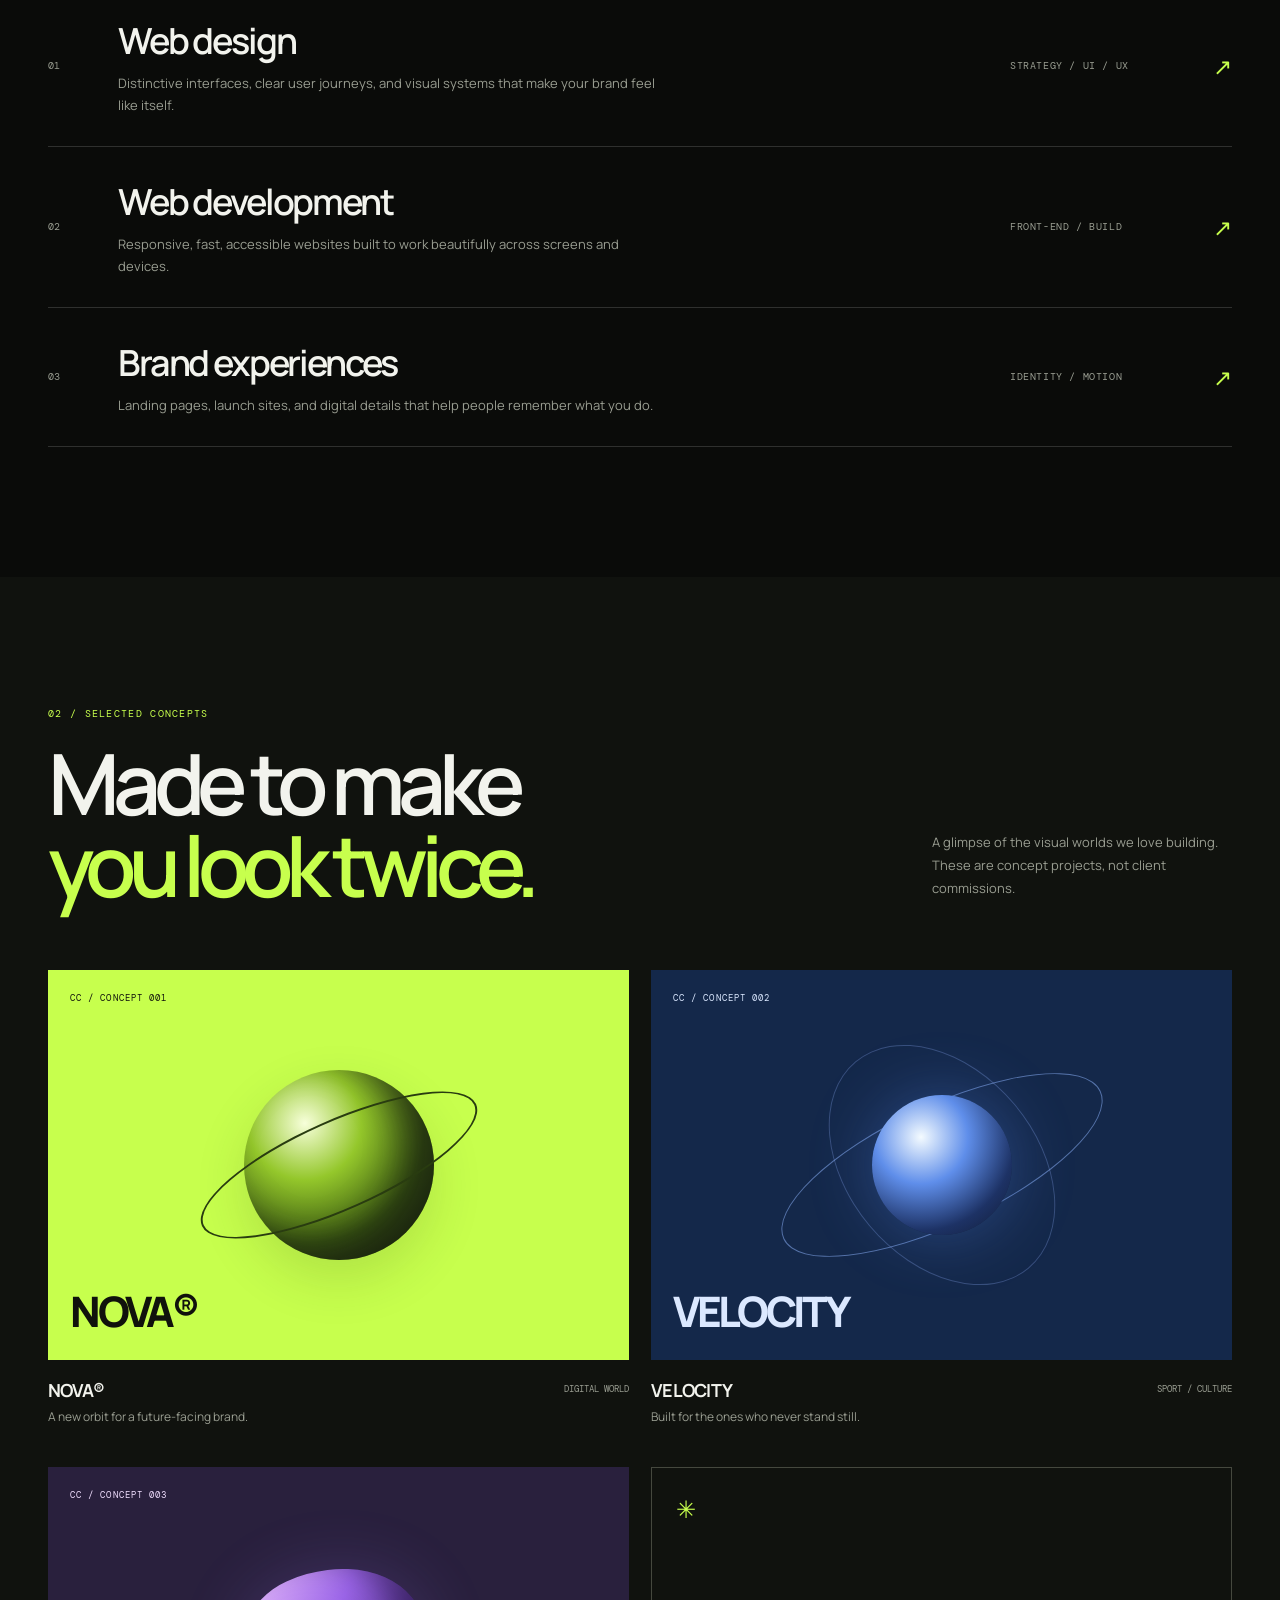
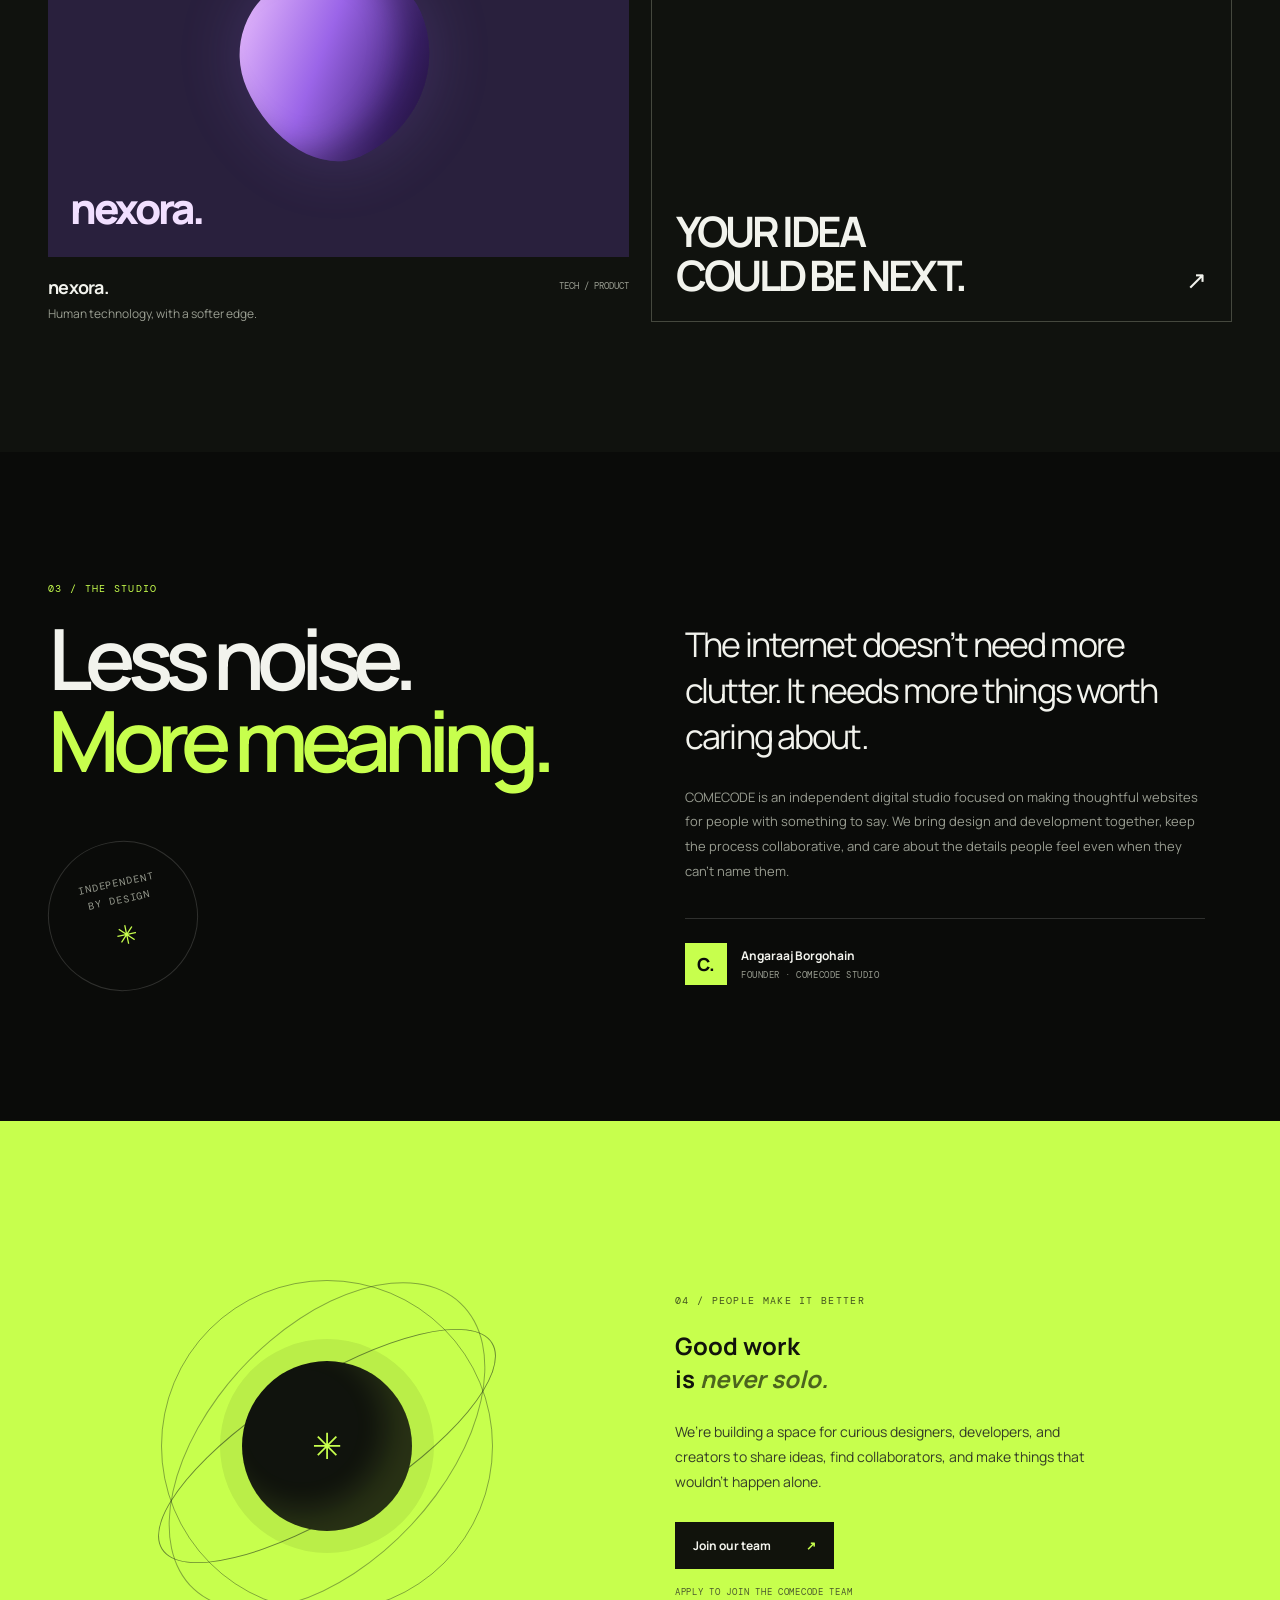
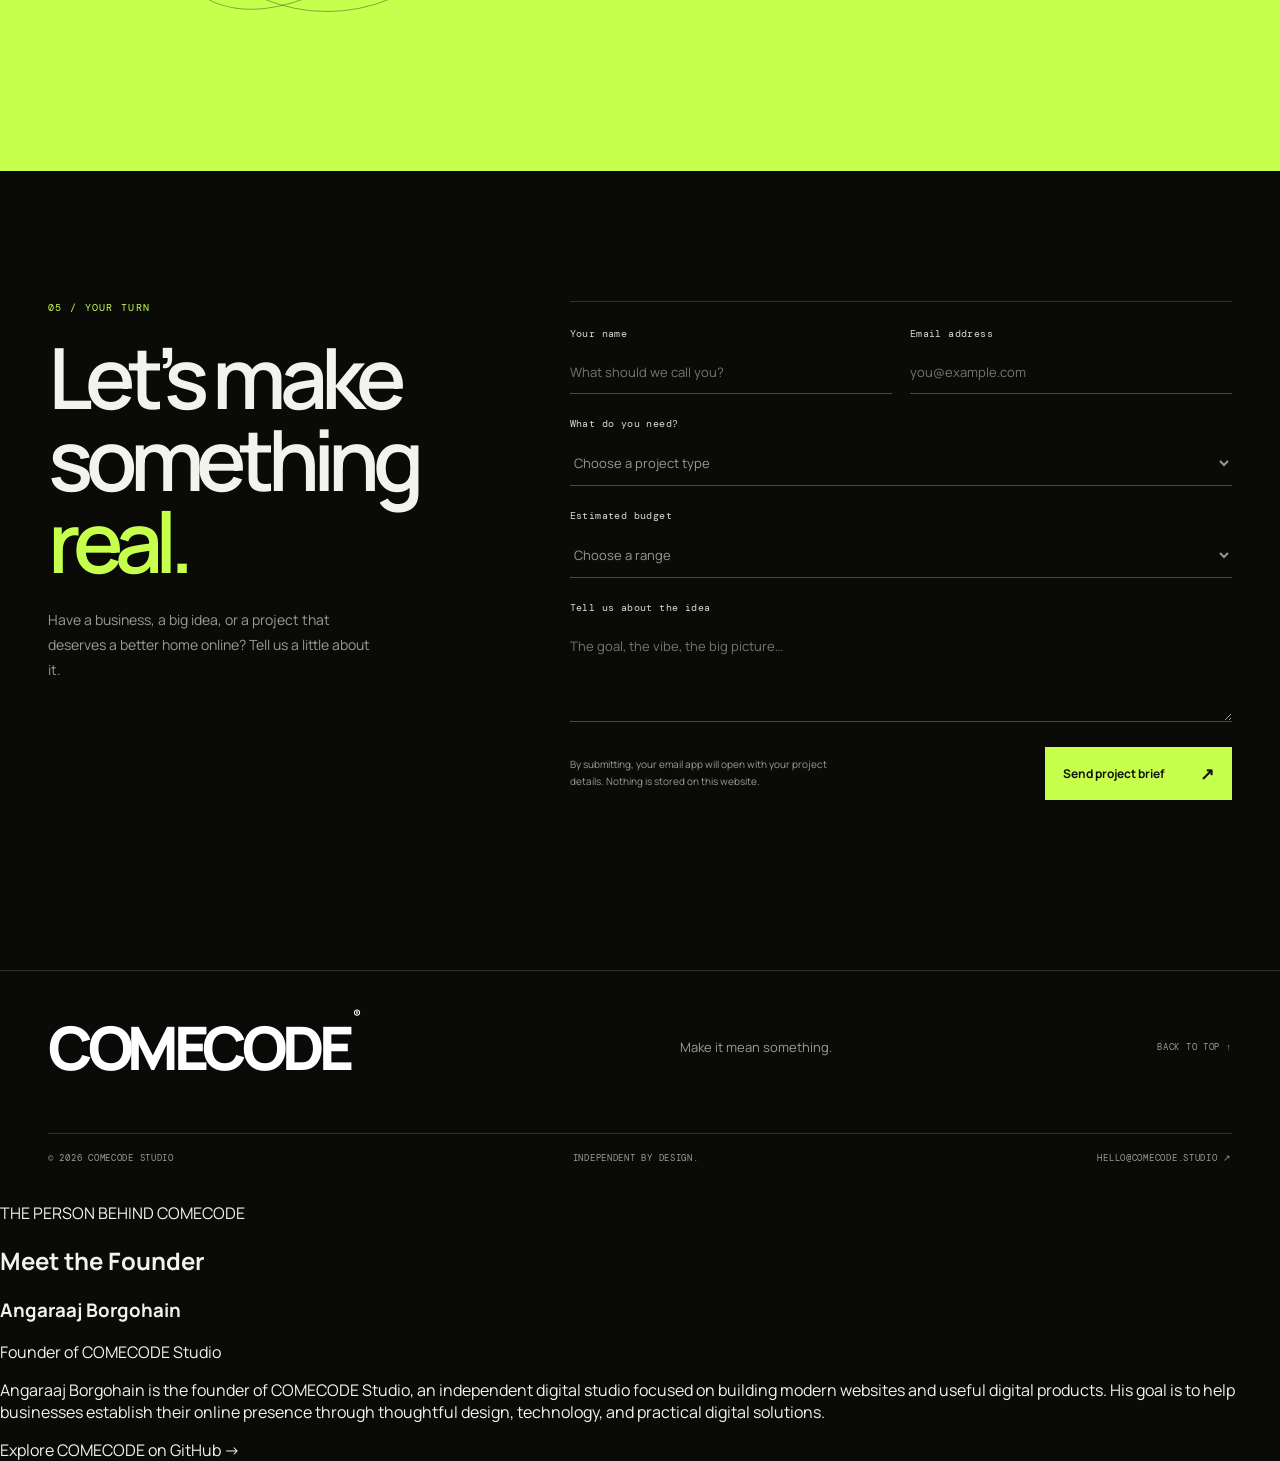
==== commit 64d2e574: "Update index.html" ====
--- a/index.html
+++ b/index.html
@@ -11,6 +11,15 @@
   <link href="https://fonts.googleapis.com/css2?family=DM+Mono:wght@400;500&family=Manrope:wght@400;500;600;700;800&display=swap" rel="stylesheet">
   <link rel="stylesheet" href="style.css">
   <script src="script.js" defer></script>
+  <!-- Google Analytics - COMECODE Studio -->
+<script async src="https://www.googletagmanager.com/gtag/js?id=G-2RGDQ2Q05D"></script>
+<script>
+  window.dataLayer = window.dataLayer || [];
+  function gtag(){dataLayer.push(arguments);}
+  gtag('js', new Date());
+  gtag('config', 'G-2RGDQ2Q05D');
+</script>
+  
 </head>
 <body>
   <div class="grain" aria-hidden="true"></div>
@@ -76,7 +85,7 @@
   <div class="footer-main">
     <a class="footer-logo" href="#top">COMECODE<span>®</span></a>
     <p>Make it mean something.</p>
-    <a class="back-top" href="#top">BACK TO TOP ↑</a>
+   <a class="back-top" href="#top" onclick="window.scrollTo({top: 0, behavior: 'smooth'}); return false;">BACK TO TOP ↑</a>
   </div>
   <div class="footer-bottom">
     <span>© <span id="year"></span> COMECODE STUDIO</span>
@@ -84,6 +93,33 @@
     <a href="mailto:hello@comecode.studio">HELLO@COMECODE.STUDIO ↗</a>
   </div>
 </footer>
+  <!-- Founder Section -->
+<section id="founder" class="founder-section">
+  <div class="founder-content">
+    <p class="founder-label">THE PERSON BEHIND COMECODE</p>
+
+    <h2>Meet the Founder</h2>
+
+    <h3>Angaraaj Borgohain</h3>
+
+    <p class="founder-role">Founder of COMECODE Studio</p>
+
+    <p class="founder-description">
+      Angaraaj Borgohain is the founder of COMECODE Studio,
+      an independent digital studio focused on building modern
+      websites and useful digital products. His goal is to help
+      businesses establish their online presence through thoughtful
+      design, technology, and practical digital solutions.
+    </p>
+
+    <a href="https://github.com/comecodestudio"
+       target="_blank"
+       rel="noopener noreferrer"
+       class="founder-link">
+      Explore COMECODE on GitHub →
+    </a>
+  </div>
+</section>
 </body>
 
 </html>
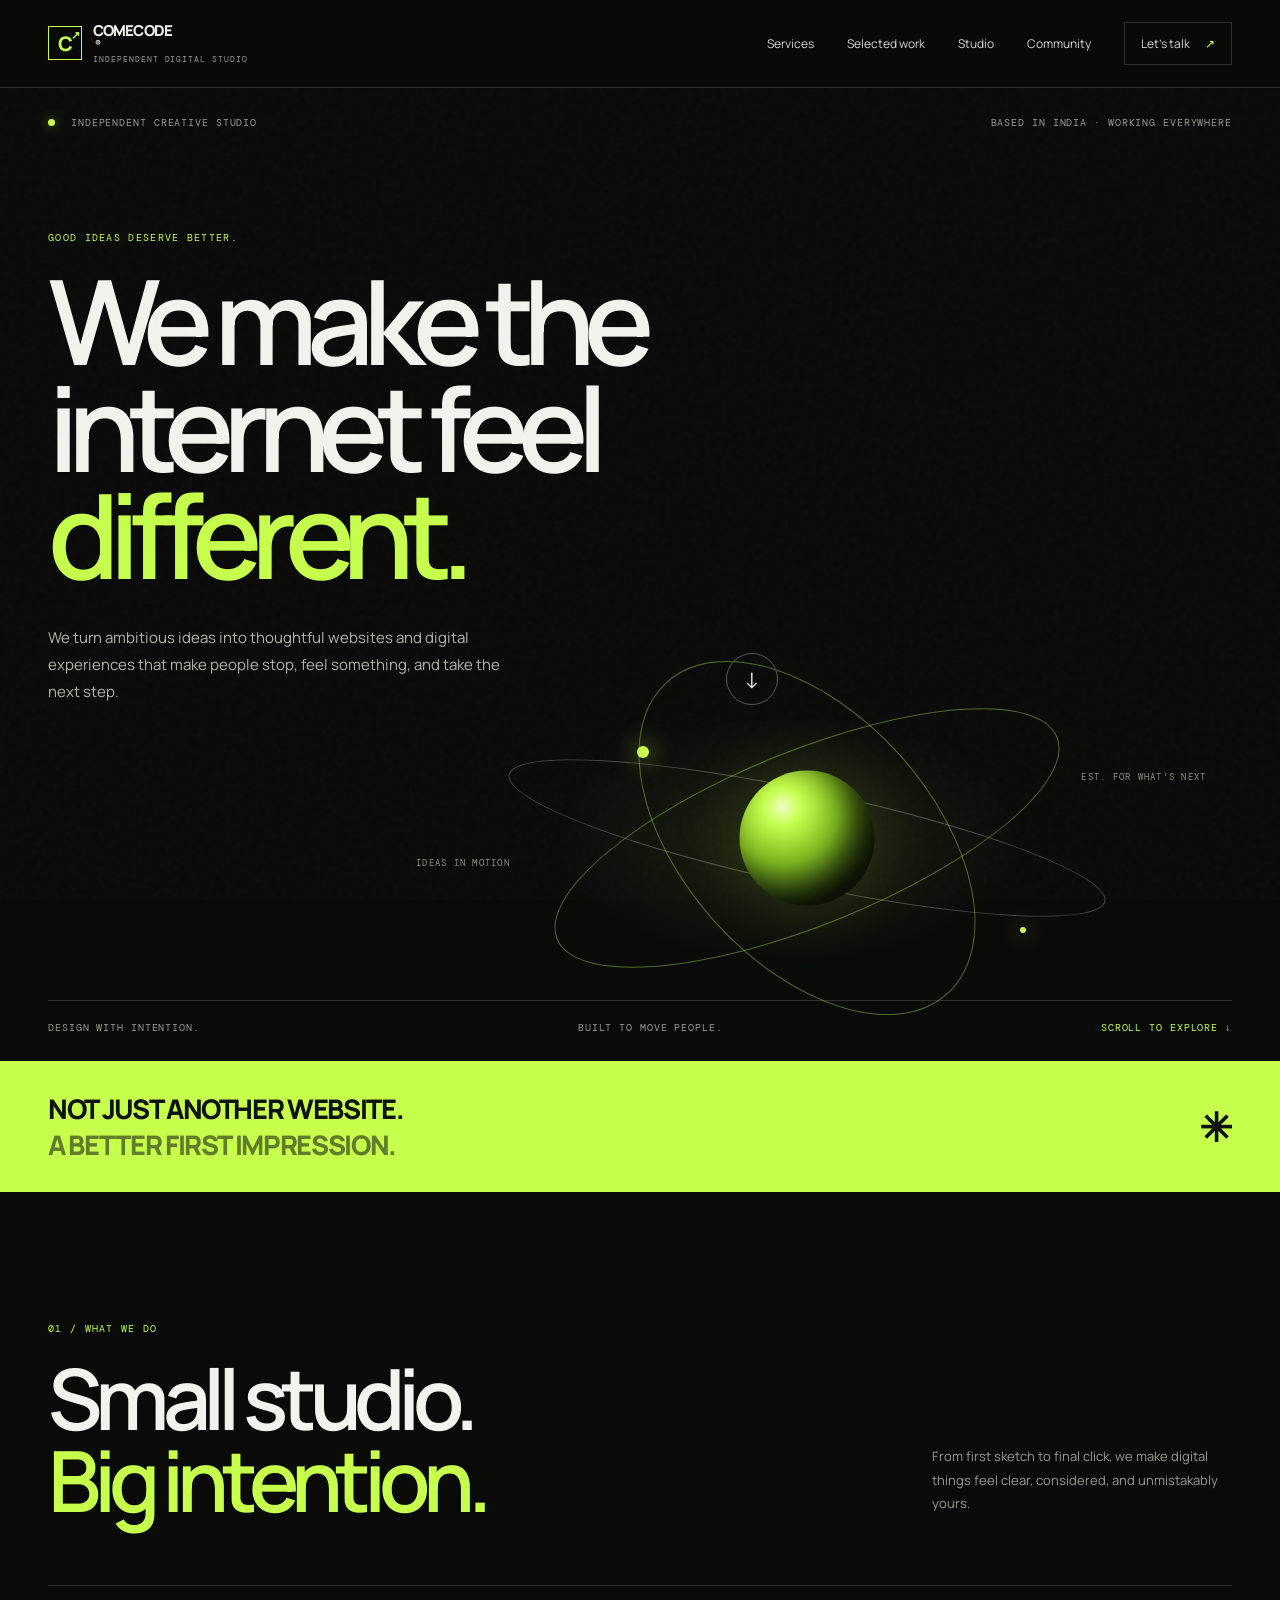
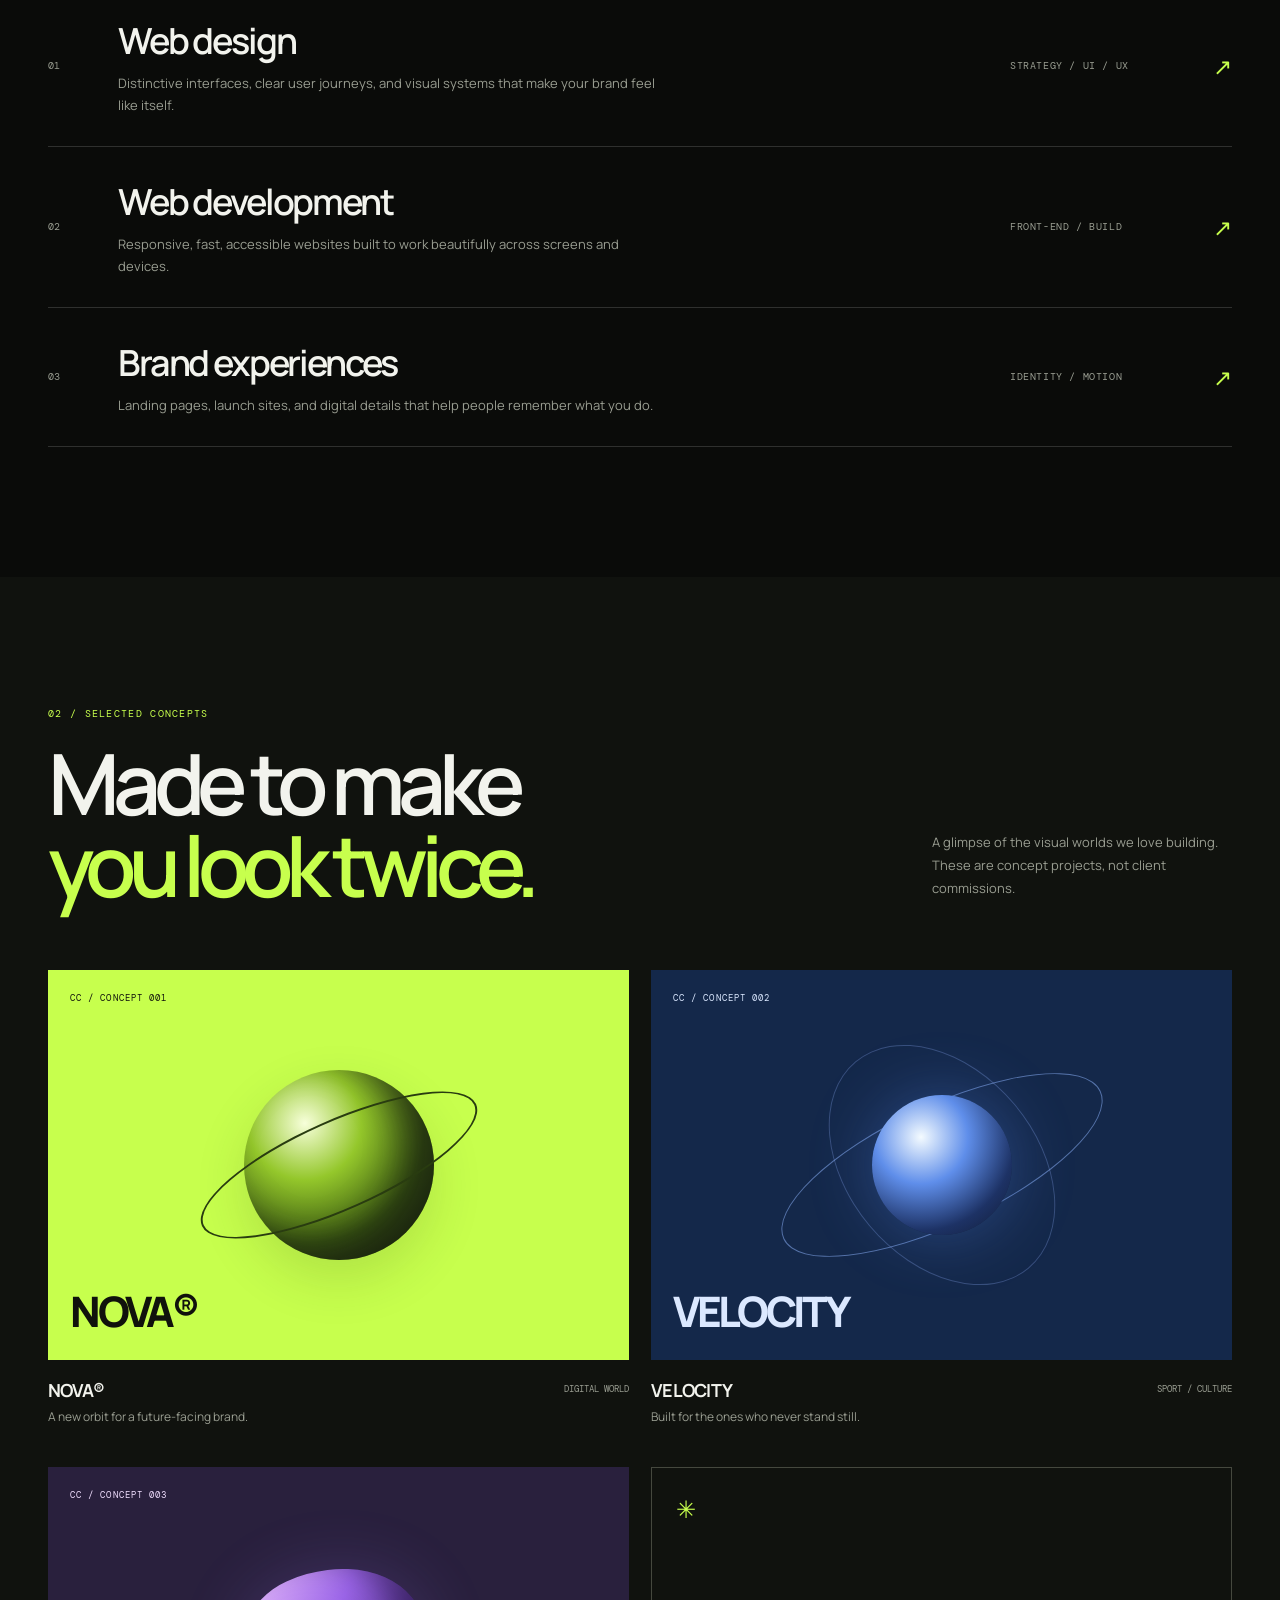
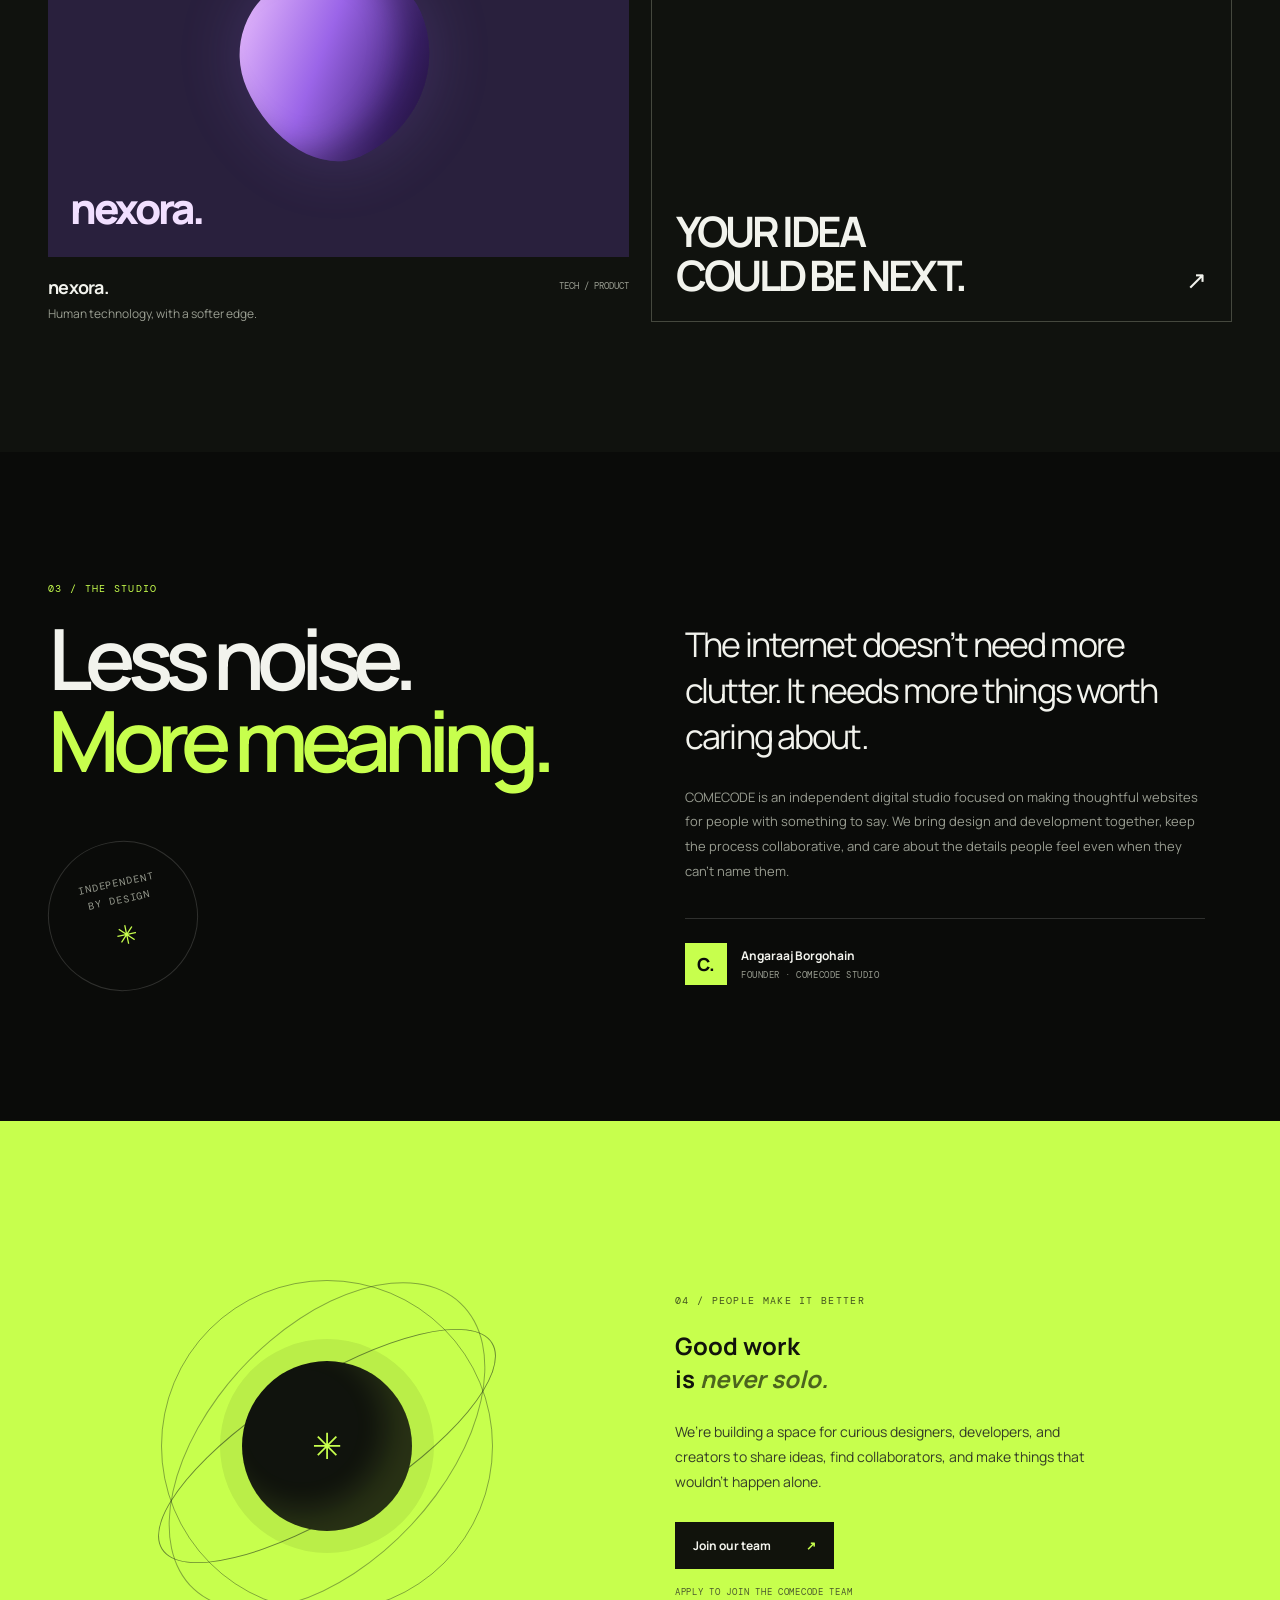
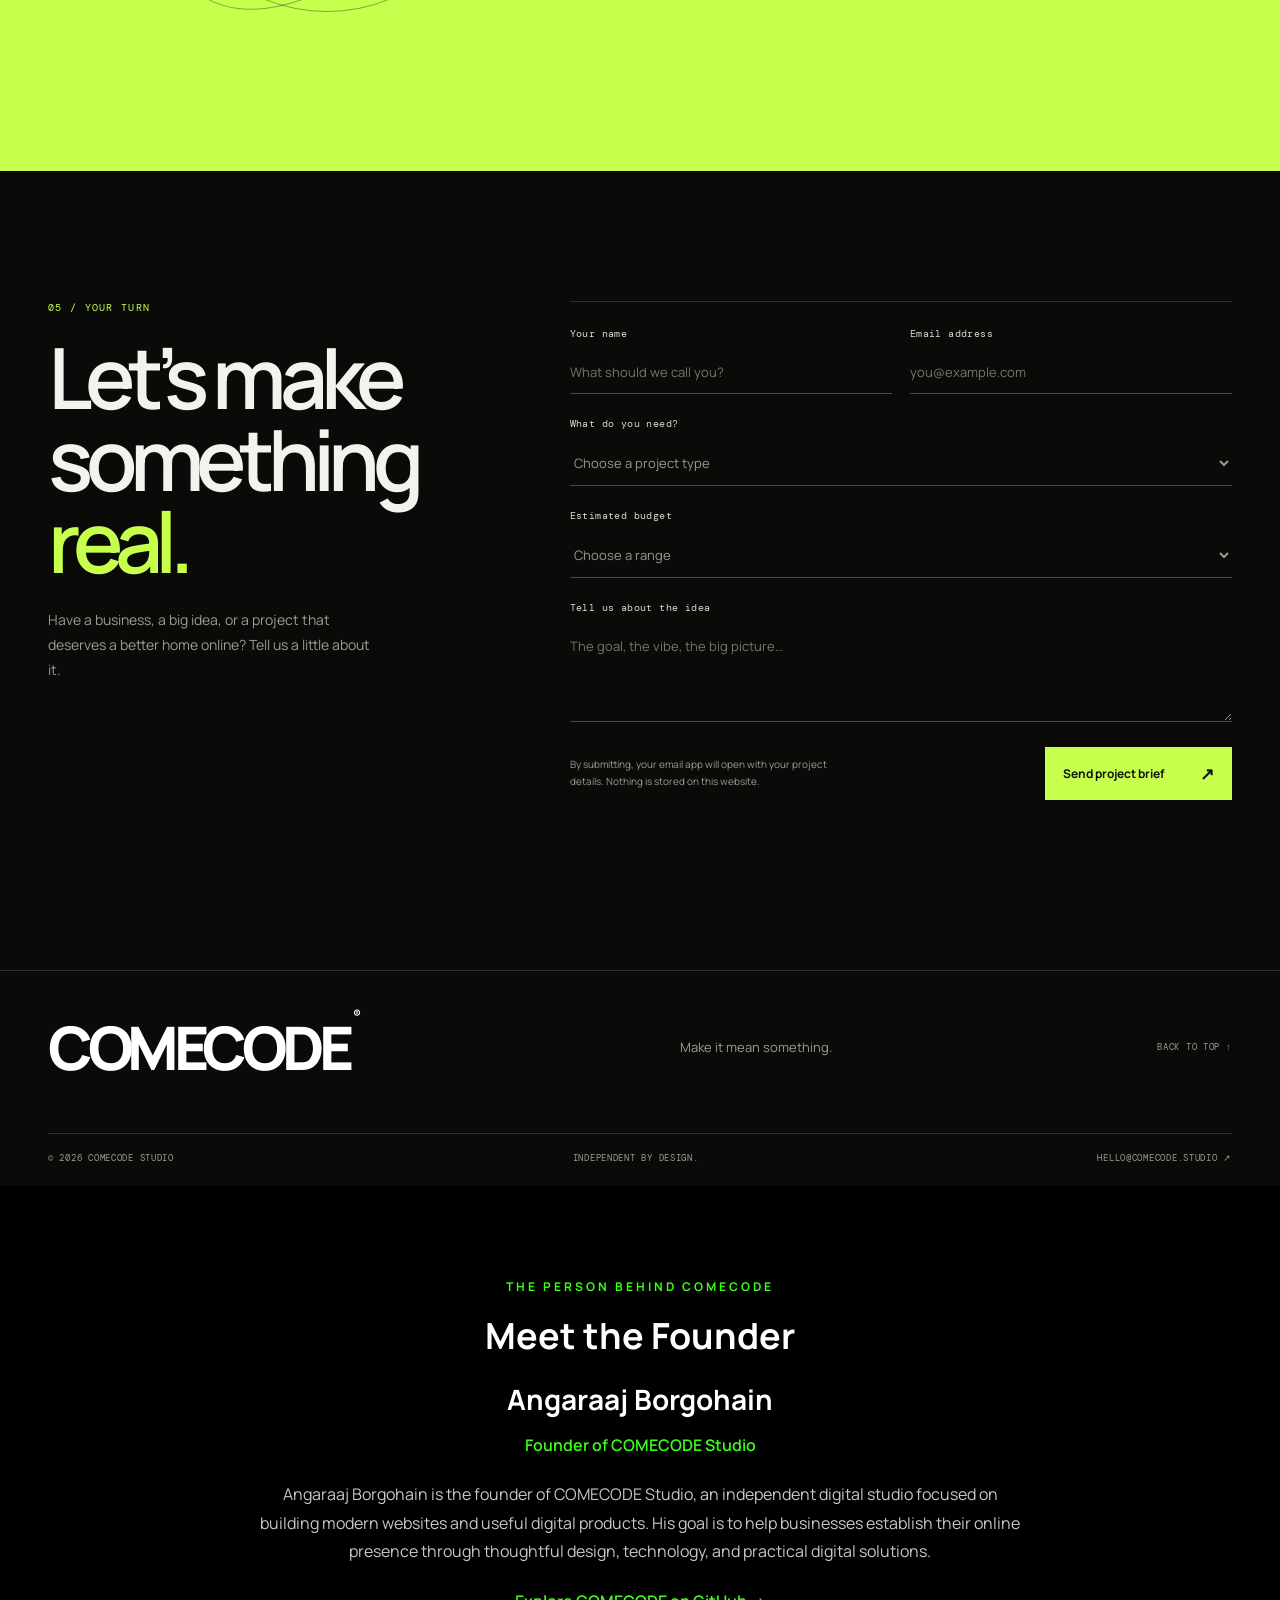
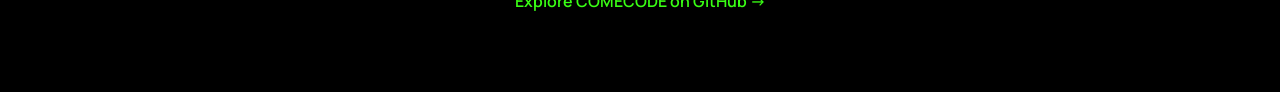
==== commit 99cbbc92: "Update index.html" ====
--- a/index.html
+++ b/index.html
@@ -19,7 +19,20 @@
   gtag('js', new Date());
   gtag('config', 'G-2RGDQ2Q05D');
 </script>
-  
+  <!-- COMECODE Studio Founder Information for Google -->
+<script type="application/ld+json">
+{
+  "@context": "https://schema.org",
+  "@type": "Organization",
+  "name": "COMECODE Studio",
+  "url": "https://comecodestudio.github.io/comecode/",
+  "founder": {
+    "@type": "Person",
+    "name": "Angaraaj Borgohain",
+    "jobTitle": "Founder of COMECODE Studio"
+  }
+}
+</script>
 </head>
 <body>
   <div class="grain" aria-hidden="true"></div>
--- a/style.css
+++ b/style.css
@@ -15,3 +15,54 @@
 .footer-logo > span:last-child {
   color: #FFFFFF;
 }
+/* COMECODE Founder Section */
+.founder-section {
+  background: #000;
+  color: #fff;
+  padding: 80px 20px;
+  text-align: center;
+}
+
+.founder-content {
+  max-width: 760px;
+  margin: 0 auto;
+}
+
+.founder-label {
+  color: #39ff14;
+  font-size: 12px;
+  letter-spacing: 3px;
+  font-weight: 700;
+}
+
+.founder-section h2 {
+  font-size: 36px;
+  margin: 16px 0;
+}
+
+.founder-section h3 {
+  font-size: 28px;
+  margin: 20px 0 8px;
+}
+
+.founder-role {
+  color: #39ff14;
+  font-weight: 600;
+}
+
+.founder-description {
+  color: #c7c7c7;
+  line-height: 1.8;
+  margin: 24px auto;
+}
+
+.founder-link {
+  display: inline-block;
+  color: #39ff14;
+  text-decoration: none;
+  font-weight: 600;
+}
+
+.founder-link:hover {
+  text-decoration: underline;
+}
